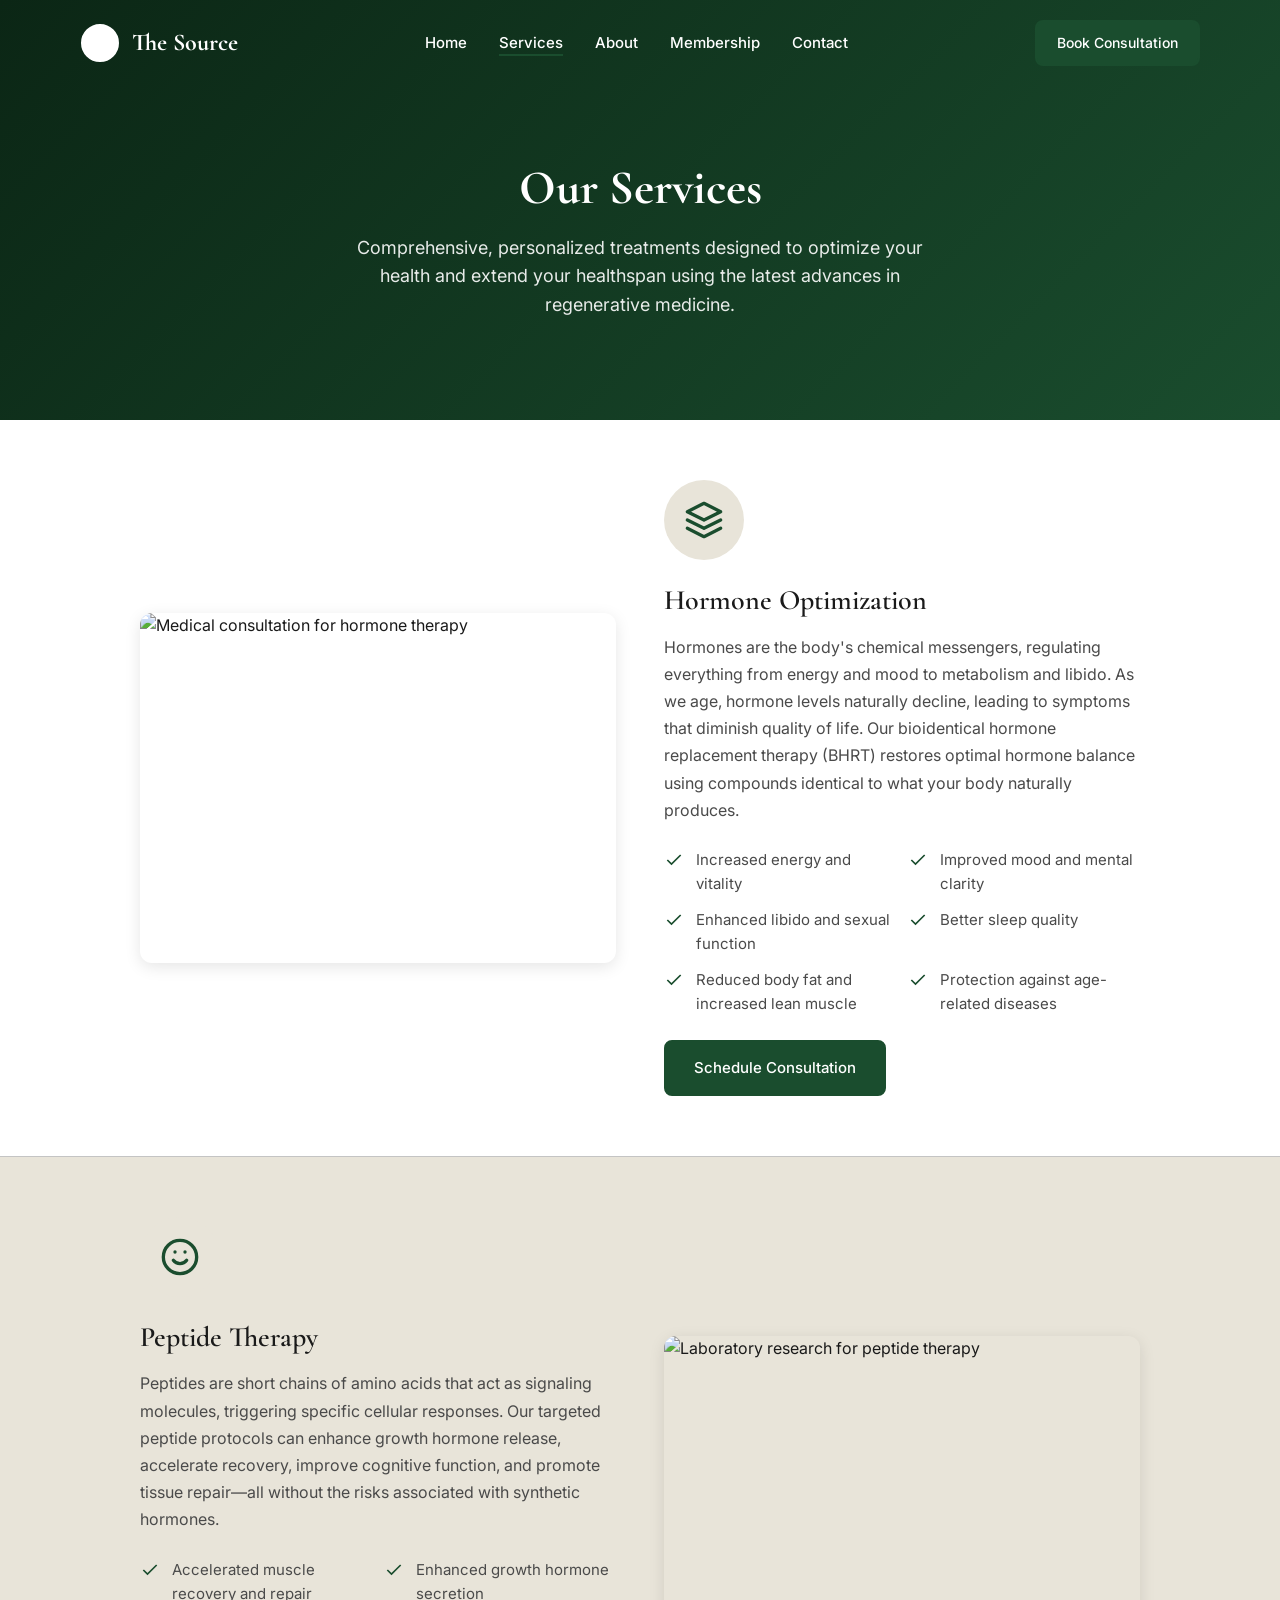
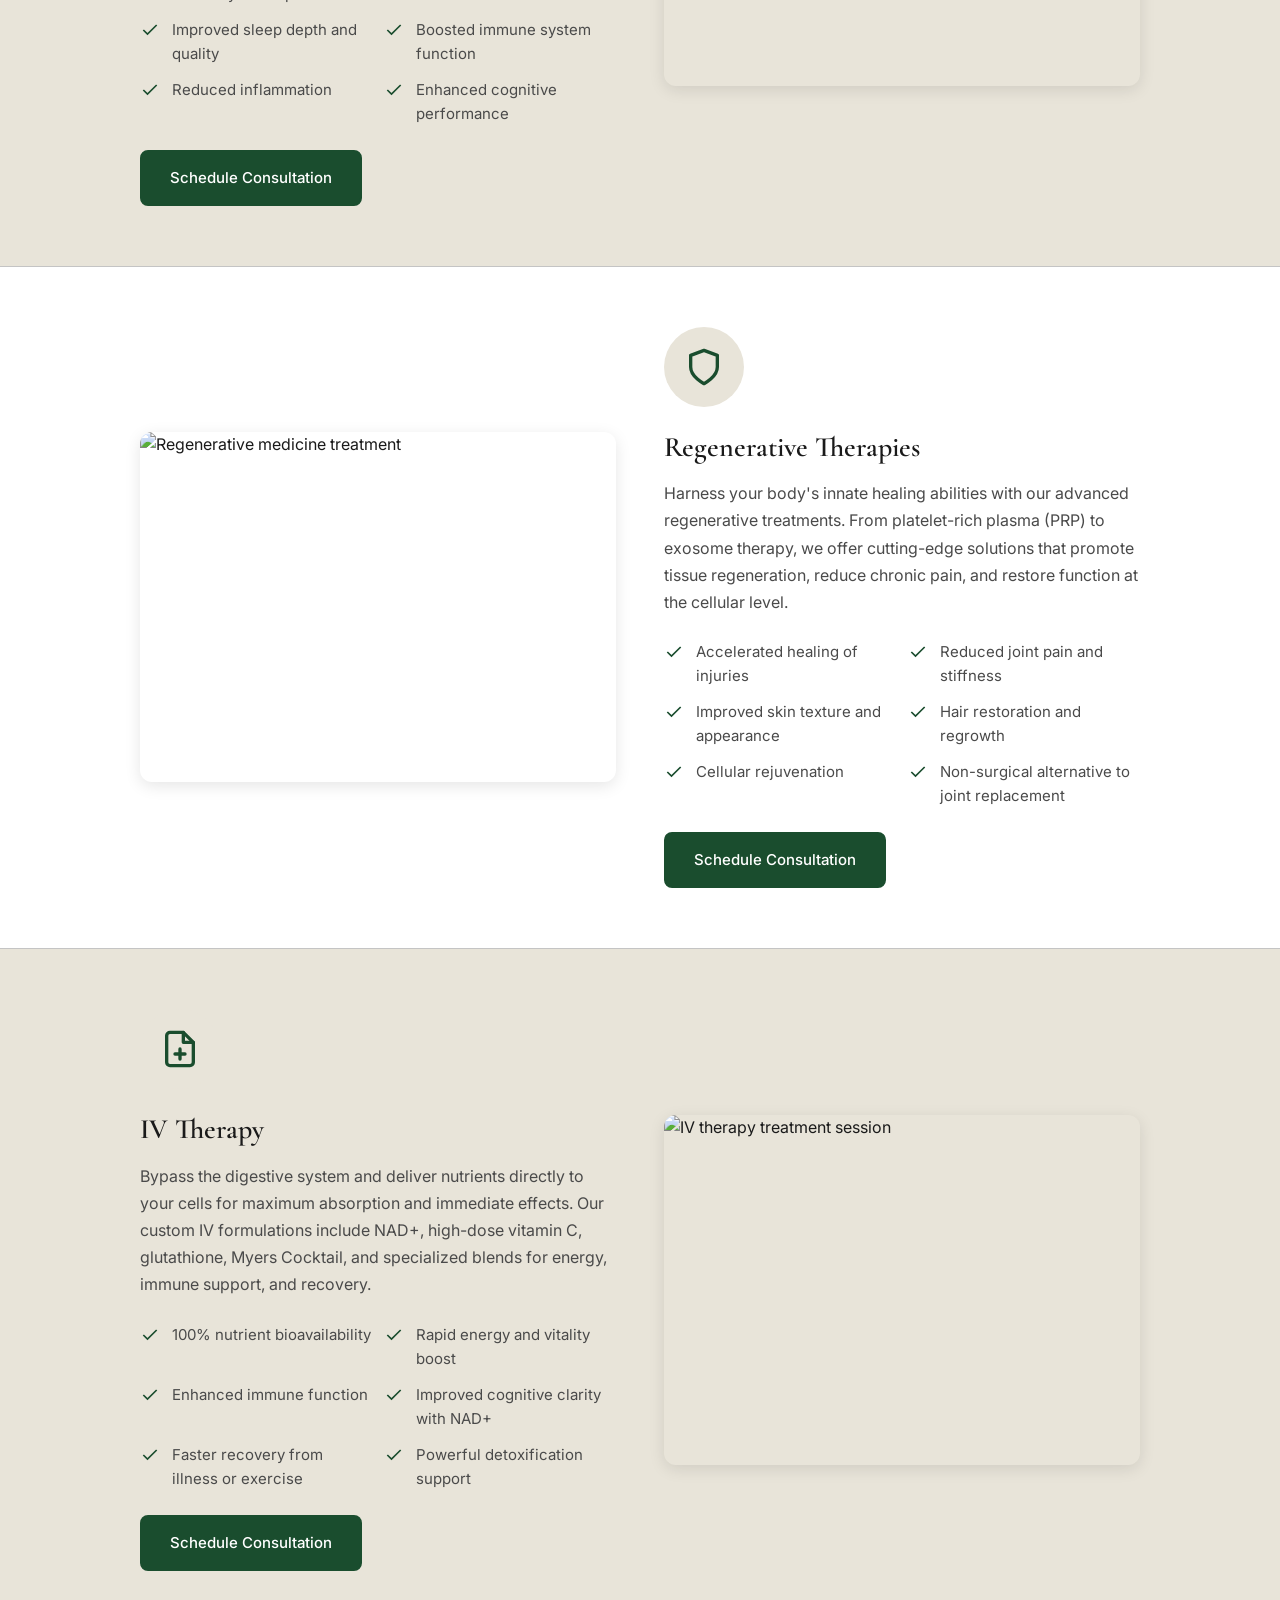
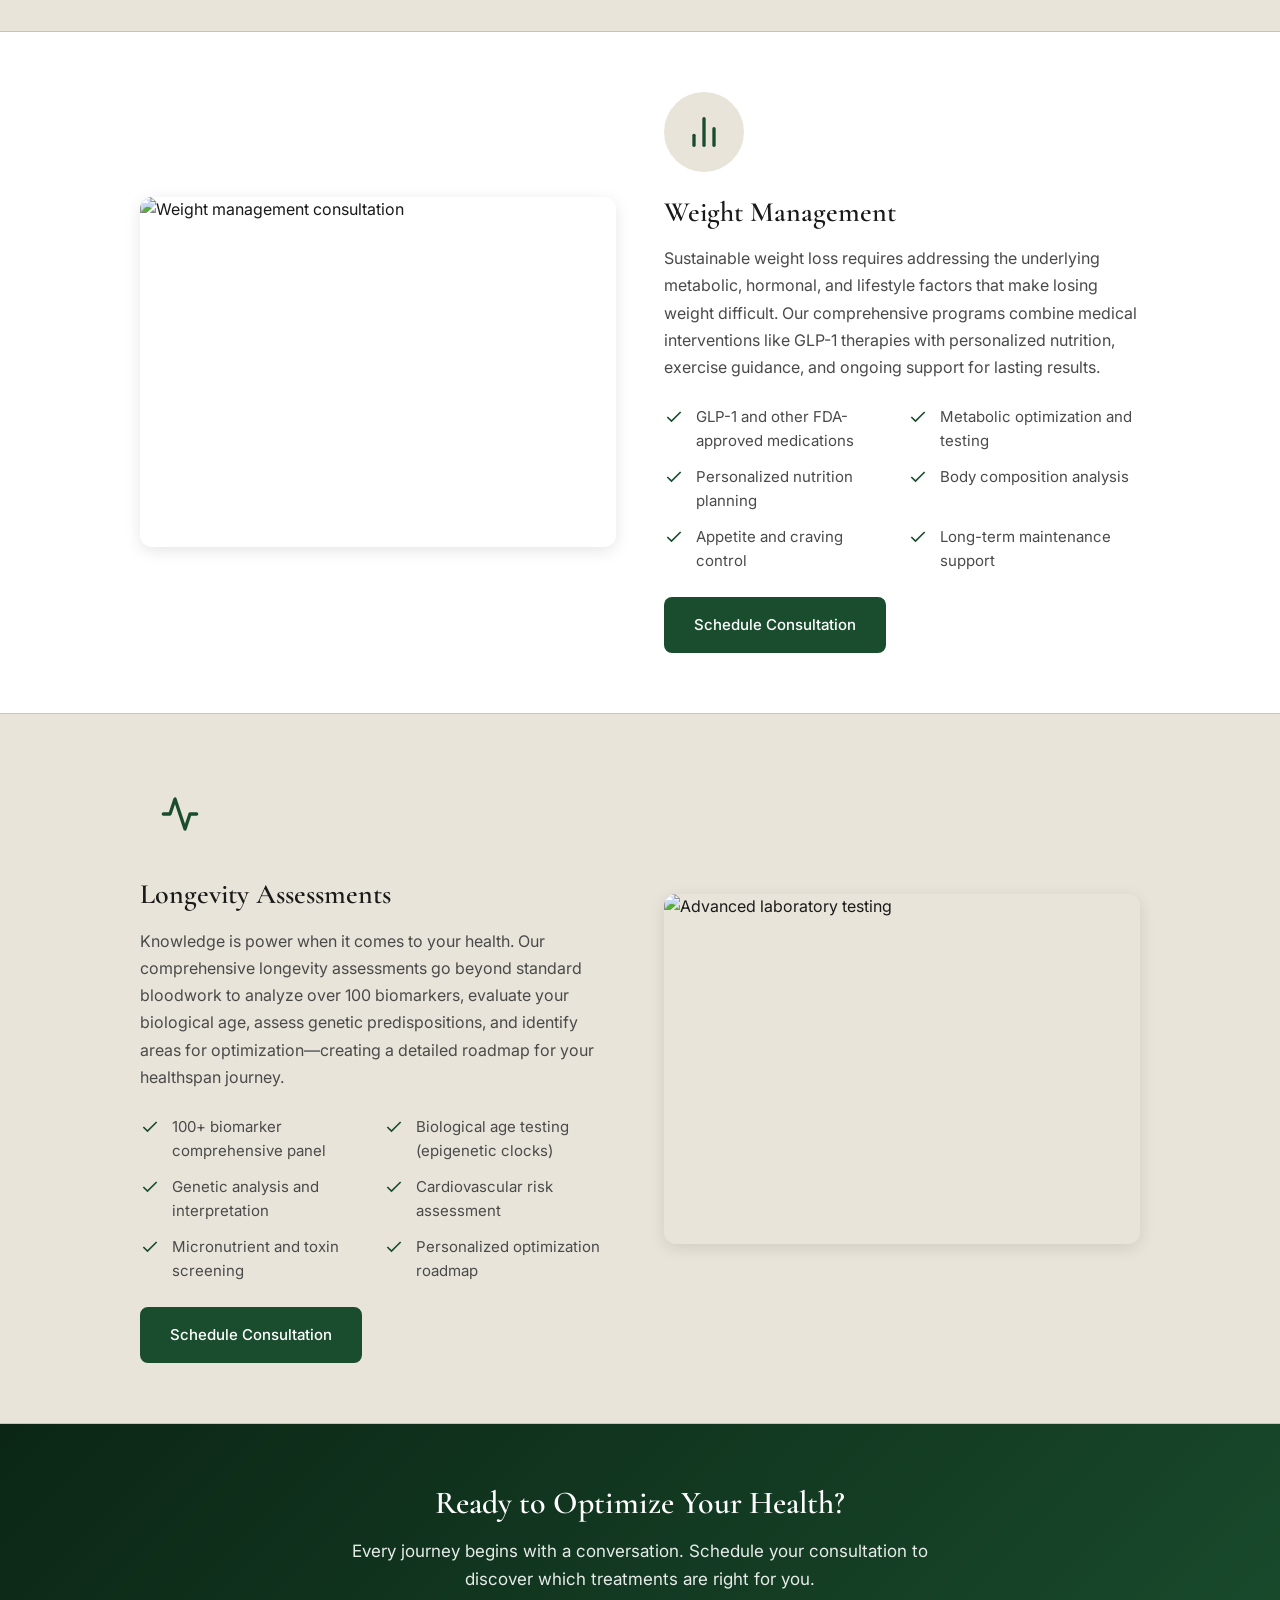
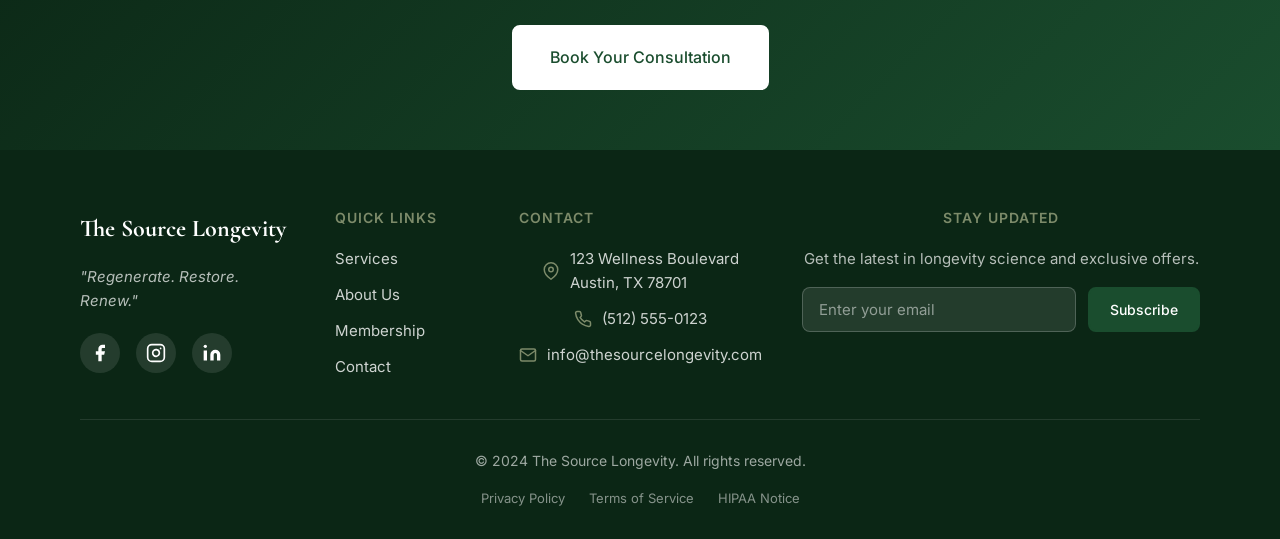
==== services.html @ cedfba04 "feat: Build complete The Source Longevity static website Create a modern, responsive static website " ====
<!DOCTYPE html>
<html lang="en">
<head>
  <meta charset="UTF-8">
  <meta name="viewport" content="width=device-width, initial-scale=1.0">
  <meta name="description" content="Explore The Source Longevity's comprehensive services including hormone optimization, peptide therapy, regenerative treatments, IV therapy, and weight management.">
  <meta name="keywords" content="hormone therapy, peptide therapy, IV therapy, regenerative medicine, weight loss, longevity treatments">
  <title>Services | The Source Longevity</title>

  <!-- Favicon -->
  <link rel="icon" type="image/svg+xml" href="data:image/svg+xml,<svg xmlns='http://www.w3.org/2000/svg' viewBox='0 0 100 100'><text y='.9em' font-size='90'>🌿</text></svg>">

  <!-- Stylesheet -->
  <link rel="stylesheet" href="css/styles.css">
</head>
<body>
  <!-- Header -->
  <header class="header" role="banner">
    <div class="header__inner">
      <a href="index.html" class="logo" aria-label="The Source Longevity - Home">
        <svg class="logo__icon" viewBox="0 0 40 40" fill="none" xmlns="http://www.w3.org/2000/svg">
          <circle cx="20" cy="20" r="18" stroke="currentColor" stroke-width="2"/>
          <path d="M20 8C20 8 12 16 12 22C12 26.4183 15.5817 30 20 30C24.4183 30 28 26.4183 28 22C28 16 20 8 20 8Z" fill="currentColor"/>
          <path d="M20 14V24M17 21L20 24L23 21" stroke="white" stroke-width="1.5" stroke-linecap="round" stroke-linejoin="round"/>
        </svg>
        <span>The Source</span>
      </a>

      <nav class="nav" role="navigation" aria-label="Main navigation">
        <ul class="nav__list">
          <li><a href="index.html" class="nav__link">Home</a></li>
          <li><a href="services.html" class="nav__link active">Services</a></li>
          <li><a href="about.html" class="nav__link">About</a></li>
          <li><a href="membership.html" class="nav__link">Membership</a></li>
          <li><a href="contact.html" class="nav__link">Contact</a></li>
        </ul>
      </nav>

      <a href="contact.html" class="btn btn--primary btn--small header__cta">Book Consultation</a>

      <button class="menu-toggle" aria-label="Toggle menu" aria-expanded="false">
        <span class="menu-toggle__bar"></span>
        <span class="menu-toggle__bar"></span>
        <span class="menu-toggle__bar"></span>
      </button>
    </div>
  </header>

  <!-- Mobile Navigation -->
  <div class="mobile-nav-overlay" aria-hidden="true"></div>
  <nav class="mobile-nav" role="navigation" aria-label="Mobile navigation">
    <ul class="mobile-nav__list">
      <li><a href="index.html" class="mobile-nav__link">Home</a></li>
      <li><a href="services.html" class="mobile-nav__link">Services</a></li>
      <li><a href="about.html" class="mobile-nav__link">About</a></li>
      <li><a href="membership.html" class="mobile-nav__link">Membership</a></li>
      <li><a href="contact.html" class="mobile-nav__link">Contact</a></li>
    </ul>
    <div class="mobile-nav__cta">
      <a href="contact.html" class="btn btn--white btn--block">Book Consultation</a>
    </div>
  </nav>

  <main>
    <!-- Page Hero -->
    <section class="page-hero">
      <div class="container">
        <h1 class="page-hero__title">Our Services</h1>
        <p class="page-hero__subtitle">Comprehensive, personalized treatments designed to optimize your health and extend your healthspan using the latest advances in regenerative medicine.</p>
      </div>
    </section>

    <!-- Hormone Optimization -->
    <section class="service-detail" id="hormones">
      <div class="service-detail__inner">
        <div class="service-detail__content animate-fade-in">
          <div class="service-detail__icon">
            <svg viewBox="0 0 24 24" fill="none" stroke="currentColor" stroke-width="2" stroke-linecap="round" stroke-linejoin="round">
              <path d="M12 2L2 7l10 5 10-5-10-5z"/>
              <path d="M2 17l10 5 10-5"/>
              <path d="M2 12l10 5 10-5"/>
            </svg>
          </div>
          <h2 class="service-detail__title">Hormone Optimization</h2>
          <p class="service-detail__description">Hormones are the body's chemical messengers, regulating everything from energy and mood to metabolism and libido. As we age, hormone levels naturally decline, leading to symptoms that diminish quality of life. Our bioidentical hormone replacement therapy (BHRT) restores optimal hormone balance using compounds identical to what your body naturally produces.</p>

          <div class="service-detail__benefits">
            <div class="service-detail__benefit">
              <svg viewBox="0 0 24 24" fill="none" stroke="currentColor" stroke-width="2">
                <polyline points="20 6 9 17 4 12"/>
              </svg>
              <span>Increased energy and vitality</span>
            </div>
            <div class="service-detail__benefit">
              <svg viewBox="0 0 24 24" fill="none" stroke="currentColor" stroke-width="2">
                <polyline points="20 6 9 17 4 12"/>
              </svg>
              <span>Improved mood and mental clarity</span>
            </div>
            <div class="service-detail__benefit">
              <svg viewBox="0 0 24 24" fill="none" stroke="currentColor" stroke-width="2">
                <polyline points="20 6 9 17 4 12"/>
              </svg>
              <span>Enhanced libido and sexual function</span>
            </div>
            <div class="service-detail__benefit">
              <svg viewBox="0 0 24 24" fill="none" stroke="currentColor" stroke-width="2">
                <polyline points="20 6 9 17 4 12"/>
              </svg>
              <span>Better sleep quality</span>
            </div>
            <div class="service-detail__benefit">
              <svg viewBox="0 0 24 24" fill="none" stroke="currentColor" stroke-width="2">
                <polyline points="20 6 9 17 4 12"/>
              </svg>
              <span>Reduced body fat and increased lean muscle</span>
            </div>
            <div class="service-detail__benefit">
              <svg viewBox="0 0 24 24" fill="none" stroke="currentColor" stroke-width="2">
                <polyline points="20 6 9 17 4 12"/>
              </svg>
              <span>Protection against age-related diseases</span>
            </div>
          </div>

          <a href="contact.html" class="btn btn--primary">Schedule Consultation</a>
        </div>
        <div class="service-detail__image animate-fade-in animate-delay-1">
          <img
            src="https://images.unsplash.com/photo-1576091160399-112ba8d25d1d?w=600&h=400&fit=crop"
            alt="Medical consultation for hormone therapy"
          >
        </div>
      </div>
    </section>

    <!-- Peptide Therapy -->
    <section class="service-detail section--light" id="peptides">
      <div class="service-detail__inner">
        <div class="service-detail__content animate-fade-in">
          <div class="service-detail__icon">
            <svg viewBox="0 0 24 24" fill="none" stroke="currentColor" stroke-width="2" stroke-linecap="round" stroke-linejoin="round">
              <circle cx="12" cy="12" r="10"/>
              <path d="M8 14s1.5 2 4 2 4-2 4-2"/>
              <line x1="9" y1="9" x2="9.01" y2="9"/>
              <line x1="15" y1="9" x2="15.01" y2="9"/>
            </svg>
          </div>
          <h2 class="service-detail__title">Peptide Therapy</h2>
          <p class="service-detail__description">Peptides are short chains of amino acids that act as signaling molecules, triggering specific cellular responses. Our targeted peptide protocols can enhance growth hormone release, accelerate recovery, improve cognitive function, and promote tissue repair—all without the risks associated with synthetic hormones.</p>

          <div class="service-detail__benefits">
            <div class="service-detail__benefit">
              <svg viewBox="0 0 24 24" fill="none" stroke="currentColor" stroke-width="2">
                <polyline points="20 6 9 17 4 12"/>
              </svg>
              <span>Accelerated muscle recovery and repair</span>
            </div>
            <div class="service-detail__benefit">
              <svg viewBox="0 0 24 24" fill="none" stroke="currentColor" stroke-width="2">
                <polyline points="20 6 9 17 4 12"/>
              </svg>
              <span>Enhanced growth hormone secretion</span>
            </div>
            <div class="service-detail__benefit">
              <svg viewBox="0 0 24 24" fill="none" stroke="currentColor" stroke-width="2">
                <polyline points="20 6 9 17 4 12"/>
              </svg>
              <span>Improved sleep depth and quality</span>
            </div>
            <div class="service-detail__benefit">
              <svg viewBox="0 0 24 24" fill="none" stroke="currentColor" stroke-width="2">
                <polyline points="20 6 9 17 4 12"/>
              </svg>
              <span>Boosted immune system function</span>
            </div>
            <div class="service-detail__benefit">
              <svg viewBox="0 0 24 24" fill="none" stroke="currentColor" stroke-width="2">
                <polyline points="20 6 9 17 4 12"/>
              </svg>
              <span>Reduced inflammation</span>
            </div>
            <div class="service-detail__benefit">
              <svg viewBox="0 0 24 24" fill="none" stroke="currentColor" stroke-width="2">
                <polyline points="20 6 9 17 4 12"/>
              </svg>
              <span>Enhanced cognitive performance</span>
            </div>
          </div>

          <a href="contact.html" class="btn btn--primary">Schedule Consultation</a>
        </div>
        <div class="service-detail__image animate-fade-in animate-delay-1">
          <img
            src="https://images.unsplash.com/photo-1579684385127-1ef15d508118?w=600&h=400&fit=crop"
            alt="Laboratory research for peptide therapy"
          >
        </div>
      </div>
    </section>

    <!-- Regenerative Therapies -->
    <section class="service-detail" id="regenerative">
      <div class="service-detail__inner">
        <div class="service-detail__content animate-fade-in">
          <div class="service-detail__icon">
            <svg viewBox="0 0 24 24" fill="none" stroke="currentColor" stroke-width="2" stroke-linecap="round" stroke-linejoin="round">
              <path d="M12 22s8-4 8-10V5l-8-3-8 3v7c0 6 8 10 8 10z"/>
            </svg>
          </div>
          <h2 class="service-detail__title">Regenerative Therapies</h2>
          <p class="service-detail__description">Harness your body's innate healing abilities with our advanced regenerative treatments. From platelet-rich plasma (PRP) to exosome therapy, we offer cutting-edge solutions that promote tissue regeneration, reduce chronic pain, and restore function at the cellular level.</p>

          <div class="service-detail__benefits">
            <div class="service-detail__benefit">
              <svg viewBox="0 0 24 24" fill="none" stroke="currentColor" stroke-width="2">
                <polyline points="20 6 9 17 4 12"/>
              </svg>
              <span>Accelerated healing of injuries</span>
            </div>
            <div class="service-detail__benefit">
              <svg viewBox="0 0 24 24" fill="none" stroke="currentColor" stroke-width="2">
                <polyline points="20 6 9 17 4 12"/>
              </svg>
              <span>Reduced joint pain and stiffness</span>
            </div>
            <div class="service-detail__benefit">
              <svg viewBox="0 0 24 24" fill="none" stroke="currentColor" stroke-width="2">
                <polyline points="20 6 9 17 4 12"/>
              </svg>
              <span>Improved skin texture and appearance</span>
            </div>
            <div class="service-detail__benefit">
              <svg viewBox="0 0 24 24" fill="none" stroke="currentColor" stroke-width="2">
                <polyline points="20 6 9 17 4 12"/>
              </svg>
              <span>Hair restoration and regrowth</span>
            </div>
            <div class="service-detail__benefit">
              <svg viewBox="0 0 24 24" fill="none" stroke="currentColor" stroke-width="2">
                <polyline points="20 6 9 17 4 12"/>
              </svg>
              <span>Cellular rejuvenation</span>
            </div>
            <div class="service-detail__benefit">
              <svg viewBox="0 0 24 24" fill="none" stroke="currentColor" stroke-width="2">
                <polyline points="20 6 9 17 4 12"/>
              </svg>
              <span>Non-surgical alternative to joint replacement</span>
            </div>
          </div>

          <a href="contact.html" class="btn btn--primary">Schedule Consultation</a>
        </div>
        <div class="service-detail__image animate-fade-in animate-delay-1">
          <img
            src="https://images.unsplash.com/photo-1582719471384-894fbb16e074?w=600&h=400&fit=crop"
            alt="Regenerative medicine treatment"
          >
        </div>
      </div>
    </section>

    <!-- IV Therapy -->
    <section class="service-detail section--light" id="iv">
      <div class="service-detail__inner">
        <div class="service-detail__content animate-fade-in">
          <div class="service-detail__icon">
            <svg viewBox="0 0 24 24" fill="none" stroke="currentColor" stroke-width="2" stroke-linecap="round" stroke-linejoin="round">
              <path d="M14 2H6a2 2 0 0 0-2 2v16a2 2 0 0 0 2 2h12a2 2 0 0 0 2-2V8z"/>
              <polyline points="14 2 14 8 20 8"/>
              <line x1="12" y1="18" x2="12" y2="12"/>
              <line x1="9" y1="15" x2="15" y2="15"/>
            </svg>
          </div>
          <h2 class="service-detail__title">IV Therapy</h2>
          <p class="service-detail__description">Bypass the digestive system and deliver nutrients directly to your cells for maximum absorption and immediate effects. Our custom IV formulations include NAD+, high-dose vitamin C, glutathione, Myers Cocktail, and specialized blends for energy, immune support, and recovery.</p>

          <div class="service-detail__benefits">
            <div class="service-detail__benefit">
              <svg viewBox="0 0 24 24" fill="none" stroke="currentColor" stroke-width="2">
                <polyline points="20 6 9 17 4 12"/>
              </svg>
              <span>100% nutrient bioavailability</span>
            </div>
            <div class="service-detail__benefit">
              <svg viewBox="0 0 24 24" fill="none" stroke="currentColor" stroke-width="2">
                <polyline points="20 6 9 17 4 12"/>
              </svg>
              <span>Rapid energy and vitality boost</span>
            </div>
            <div class="service-detail__benefit">
              <svg viewBox="0 0 24 24" fill="none" stroke="currentColor" stroke-width="2">
                <polyline points="20 6 9 17 4 12"/>
              </svg>
              <span>Enhanced immune function</span>
            </div>
            <div class="service-detail__benefit">
              <svg viewBox="0 0 24 24" fill="none" stroke="currentColor" stroke-width="2">
                <polyline points="20 6 9 17 4 12"/>
              </svg>
              <span>Improved cognitive clarity with NAD+</span>
            </div>
            <div class="service-detail__benefit">
              <svg viewBox="0 0 24 24" fill="none" stroke="currentColor" stroke-width="2">
                <polyline points="20 6 9 17 4 12"/>
              </svg>
              <span>Faster recovery from illness or exercise</span>
            </div>
            <div class="service-detail__benefit">
              <svg viewBox="0 0 24 24" fill="none" stroke="currentColor" stroke-width="2">
                <polyline points="20 6 9 17 4 12"/>
              </svg>
              <span>Powerful detoxification support</span>
            </div>
          </div>

          <a href="contact.html" class="btn btn--primary">Schedule Consultation</a>
        </div>
        <div class="service-detail__image animate-fade-in animate-delay-1">
          <img
            src="https://images.unsplash.com/photo-1584820927498-cfe5211fd8bf?w=600&h=400&fit=crop"
            alt="IV therapy treatment session"
          >
        </div>
      </div>
    </section>

    <!-- Weight Management -->
    <section class="service-detail" id="weight">
      <div class="service-detail__inner">
        <div class="service-detail__content animate-fade-in">
          <div class="service-detail__icon">
            <svg viewBox="0 0 24 24" fill="none" stroke="currentColor" stroke-width="2" stroke-linecap="round" stroke-linejoin="round">
              <path d="M18 20V10"/>
              <path d="M12 20V4"/>
              <path d="M6 20v-6"/>
            </svg>
          </div>
          <h2 class="service-detail__title">Weight Management</h2>
          <p class="service-detail__description">Sustainable weight loss requires addressing the underlying metabolic, hormonal, and lifestyle factors that make losing weight difficult. Our comprehensive programs combine medical interventions like GLP-1 therapies with personalized nutrition, exercise guidance, and ongoing support for lasting results.</p>

          <div class="service-detail__benefits">
            <div class="service-detail__benefit">
              <svg viewBox="0 0 24 24" fill="none" stroke="currentColor" stroke-width="2">
                <polyline points="20 6 9 17 4 12"/>
              </svg>
              <span>GLP-1 and other FDA-approved medications</span>
            </div>
            <div class="service-detail__benefit">
              <svg viewBox="0 0 24 24" fill="none" stroke="currentColor" stroke-width="2">
                <polyline points="20 6 9 17 4 12"/>
              </svg>
              <span>Metabolic optimization and testing</span>
            </div>
            <div class="service-detail__benefit">
              <svg viewBox="0 0 24 24" fill="none" stroke="currentColor" stroke-width="2">
                <polyline points="20 6 9 17 4 12"/>
              </svg>
              <span>Personalized nutrition planning</span>
            </div>
            <div class="service-detail__benefit">
              <svg viewBox="0 0 24 24" fill="none" stroke="currentColor" stroke-width="2">
                <polyline points="20 6 9 17 4 12"/>
              </svg>
              <span>Body composition analysis</span>
            </div>
            <div class="service-detail__benefit">
              <svg viewBox="0 0 24 24" fill="none" stroke="currentColor" stroke-width="2">
                <polyline points="20 6 9 17 4 12"/>
              </svg>
              <span>Appetite and craving control</span>
            </div>
            <div class="service-detail__benefit">
              <svg viewBox="0 0 24 24" fill="none" stroke="currentColor" stroke-width="2">
                <polyline points="20 6 9 17 4 12"/>
              </svg>
              <span>Long-term maintenance support</span>
            </div>
          </div>

          <a href="contact.html" class="btn btn--primary">Schedule Consultation</a>
        </div>
        <div class="service-detail__image animate-fade-in animate-delay-1">
          <img
            src="https://images.unsplash.com/photo-1571019613454-1cb2f99b2d8b?w=600&h=400&fit=crop"
            alt="Weight management consultation"
          >
        </div>
      </div>
    </section>

    <!-- Longevity Assessments -->
    <section class="service-detail section--light" id="assessments">
      <div class="service-detail__inner">
        <div class="service-detail__content animate-fade-in">
          <div class="service-detail__icon">
            <svg viewBox="0 0 24 24" fill="none" stroke="currentColor" stroke-width="2" stroke-linecap="round" stroke-linejoin="round">
              <path d="M22 12h-4l-3 9L9 3l-3 9H2"/>
            </svg>
          </div>
          <h2 class="service-detail__title">Longevity Assessments</h2>
          <p class="service-detail__description">Knowledge is power when it comes to your health. Our comprehensive longevity assessments go beyond standard bloodwork to analyze over 100 biomarkers, evaluate your biological age, assess genetic predispositions, and identify areas for optimization—creating a detailed roadmap for your healthspan journey.</p>

          <div class="service-detail__benefits">
            <div class="service-detail__benefit">
              <svg viewBox="0 0 24 24" fill="none" stroke="currentColor" stroke-width="2">
                <polyline points="20 6 9 17 4 12"/>
              </svg>
              <span>100+ biomarker comprehensive panel</span>
            </div>
            <div class="service-detail__benefit">
              <svg viewBox="0 0 24 24" fill="none" stroke="currentColor" stroke-width="2">
                <polyline points="20 6 9 17 4 12"/>
              </svg>
              <span>Biological age testing (epigenetic clocks)</span>
            </div>
            <div class="service-detail__benefit">
              <svg viewBox="0 0 24 24" fill="none" stroke="currentColor" stroke-width="2">
                <polyline points="20 6 9 17 4 12"/>
              </svg>
              <span>Genetic analysis and interpretation</span>
            </div>
            <div class="service-detail__benefit">
              <svg viewBox="0 0 24 24" fill="none" stroke="currentColor" stroke-width="2">
                <polyline points="20 6 9 17 4 12"/>
              </svg>
              <span>Cardiovascular risk assessment</span>
            </div>
            <div class="service-detail__benefit">
              <svg viewBox="0 0 24 24" fill="none" stroke="currentColor" stroke-width="2">
                <polyline points="20 6 9 17 4 12"/>
              </svg>
              <span>Micronutrient and toxin screening</span>
            </div>
            <div class="service-detail__benefit">
              <svg viewBox="0 0 24 24" fill="none" stroke="currentColor" stroke-width="2">
                <polyline points="20 6 9 17 4 12"/>
              </svg>
              <span>Personalized optimization roadmap</span>
            </div>
          </div>

          <a href="contact.html" class="btn btn--primary">Schedule Consultation</a>
        </div>
        <div class="service-detail__image animate-fade-in animate-delay-1">
          <img
            src="https://images.unsplash.com/photo-1576671081837-49000212a370?w=600&h=400&fit=crop"
            alt="Advanced laboratory testing"
          >
        </div>
      </div>
    </section>

    <!-- CTA Banner -->
    <section class="cta-banner">
      <div class="container">
        <h2 class="cta-banner__title">Ready to Optimize Your Health?</h2>
        <p class="cta-banner__text">Every journey begins with a conversation. Schedule your consultation to discover which treatments are right for you.</p>
        <a href="contact.html" class="btn btn--white btn--large">Book Your Consultation</a>
      </div>
    </section>
  </main>

  <!-- Footer -->
  <footer class="footer" role="contentinfo">
    <div class="container">
      <div class="footer__grid">
        <!-- Brand -->
        <div class="footer__brand">
          <div class="footer__logo">The Source Longevity</div>
          <p class="footer__tagline">"Regenerate. Restore. Renew."</p>
          <div class="footer__social">
            <a href="#" class="footer__social-link" aria-label="Facebook">
              <svg viewBox="0 0 24 24" fill="currentColor">
                <path d="M18 2h-3a5 5 0 0 0-5 5v3H7v4h3v8h4v-8h3l1-4h-4V7a1 1 0 0 1 1-1h3z"/>
              </svg>
            </a>
            <a href="#" class="footer__social-link" aria-label="Instagram">
              <svg viewBox="0 0 24 24" fill="none" stroke="currentColor" stroke-width="2" stroke-linecap="round" stroke-linejoin="round">
                <rect x="2" y="2" width="20" height="20" rx="5" ry="5"/>
                <path d="M16 11.37A4 4 0 1 1 12.63 8 4 4 0 0 1 16 11.37z"/>
                <line x1="17.5" y1="6.5" x2="17.51" y2="6.5"/>
              </svg>
            </a>
            <a href="#" class="footer__social-link" aria-label="LinkedIn">
              <svg viewBox="0 0 24 24" fill="currentColor">
                <path d="M16 8a6 6 0 0 1 6 6v7h-4v-7a2 2 0 0 0-2-2 2 2 0 0 0-2 2v7h-4v-7a6 6 0 0 1 6-6z"/>
                <rect x="2" y="9" width="4" height="12"/>
                <circle cx="4" cy="4" r="2"/>
              </svg>
            </a>
          </div>
        </div>

        <!-- Quick Links -->
        <div class="footer__section">
          <h4 class="footer__heading">Quick Links</h4>
          <nav class="footer__links">
            <a href="services.html" class="footer__link">Services</a>
            <a href="about.html" class="footer__link">About Us</a>
            <a href="membership.html" class="footer__link">Membership</a>
            <a href="contact.html" class="footer__link">Contact</a>
          </nav>
        </div>

        <!-- Contact -->
        <div class="footer__section">
          <h4 class="footer__heading">Contact</h4>
          <div class="footer__contact-item">
            <svg viewBox="0 0 24 24" fill="none" stroke="currentColor" stroke-width="2" stroke-linecap="round" stroke-linejoin="round">
              <path d="M21 10c0 7-9 13-9 13s-9-6-9-13a9 9 0 0 1 18 0z"/>
              <circle cx="12" cy="10" r="3"/>
            </svg>
            <span>123 Wellness Boulevard<br>Austin, TX 78701</span>
          </div>
          <div class="footer__contact-item">
            <svg viewBox="0 0 24 24" fill="none" stroke="currentColor" stroke-width="2" stroke-linecap="round" stroke-linejoin="round">
              <path d="M22 16.92v3a2 2 0 0 1-2.18 2 19.79 19.79 0 0 1-8.63-3.07 19.5 19.5 0 0 1-6-6 19.79 19.79 0 0 1-3.07-8.67A2 2 0 0 1 4.11 2h3a2 2 0 0 1 2 1.72 12.84 12.84 0 0 0 .7 2.81 2 2 0 0 1-.45 2.11L8.09 9.91a16 16 0 0 0 6 6l1.27-1.27a2 2 0 0 1 2.11-.45 12.84 12.84 0 0 0 2.81.7A2 2 0 0 1 22 16.92z"/>
            </svg>
            <span>(512) 555-0123</span>
          </div>
          <div class="footer__contact-item">
            <svg viewBox="0 0 24 24" fill="none" stroke="currentColor" stroke-width="2" stroke-linecap="round" stroke-linejoin="round">
              <path d="M4 4h16c1.1 0 2 .9 2 2v12c0 1.1-.9 2-2 2H4c-1.1 0-2-.9-2-2V6c0-1.1.9-2 2-2z"/>
              <polyline points="22,6 12,13 2,6"/>
            </svg>
            <span>info@thesourcelongevity.com</span>
          </div>
        </div>

        <!-- Newsletter -->
        <div class="footer__newsletter">
          <h4 class="footer__heading">Stay Updated</h4>
          <p style="color: rgba(255,255,255,0.7); font-size: 0.9375rem; margin-bottom: 16px;">Get the latest in longevity science and exclusive offers.</p>
          <form class="newsletter-form" action="#">
            <input type="email" class="newsletter-form__input" placeholder="Enter your email" aria-label="Email for newsletter">
            <button type="submit" class="btn btn--primary btn--small">Subscribe</button>
          </form>
        </div>
      </div>

      <div class="footer__bottom">
        <p class="footer__copyright">&copy; 2024 The Source Longevity. All rights reserved.</p>
        <div class="footer__legal">
          <a href="#" class="footer__legal-link">Privacy Policy</a>
          <a href="#" class="footer__legal-link">Terms of Service</a>
          <a href="#" class="footer__legal-link">HIPAA Notice</a>
        </div>
      </div>
    </div>
  </footer>

  <!-- JavaScript -->
  <script src="js/main.js"></script>
</body>
</html>
---- css/styles.css ----
/* ========================================
   The Source Longevity - Main Stylesheet
   ======================================== */

/* ----------------------------------------
   Google Fonts Import
   ---------------------------------------- */
@import url('https://fonts.googleapis.com/css2?family=Cormorant+Garamond:wght@400;500;600;700&family=Inter:wght@300;400;500;600&display=swap');

/* ----------------------------------------
   CSS Custom Properties (Variables)
   ---------------------------------------- */
:root {
  /* Primary Colors */
  --source-deep: #0B2615;
  --vitality-green: #1A4D2E;

  /* Secondary Colors */
  --renewal: #2D6B45;
  --sage-calm: #7D8B6A;
  --pure-light: #E8E4D9;

  /* Neutrals */
  --carbon: #1A1A1A;
  --slate: #4A4A4A;
  --clinical-silver: #C4C4C4;

  /* Functional */
  --white: #FFFFFF;
  --off-white: #FAFAFA;

  /* Typography */
  --font-heading: 'Cormorant Garamond', Georgia, serif;
  --font-body: 'Inter', -apple-system, BlinkMacSystemFont, sans-serif;

  /* Spacing */
  --section-padding-mobile: 60px 20px;
  --section-padding-tablet: 80px 40px;
  --section-padding-desktop: 100px 60px;

  /* Transitions */
  --transition-fast: 0.2s ease;
  --transition-normal: 0.3s ease;
  --transition-slow: 0.5s ease;

  /* Shadows */
  --shadow-sm: 0 2px 8px rgba(0, 0, 0, 0.08);
  --shadow-md: 0 4px 16px rgba(0, 0, 0, 0.1);
  --shadow-lg: 0 8px 32px rgba(0, 0, 0, 0.12);

  /* Border Radius */
  --radius-sm: 4px;
  --radius-md: 8px;
  --radius-lg: 12px;
  --radius-xl: 20px;
}

/* ----------------------------------------
   CSS Reset & Base Styles
   ---------------------------------------- */
*,
*::before,
*::after {
  box-sizing: border-box;
  margin: 0;
  padding: 0;
}

html {
  scroll-behavior: smooth;
  font-size: 16px;
}

body {
  font-family: var(--font-body);
  font-weight: 400;
  line-height: 1.6;
  color: var(--carbon);
  background-color: var(--white);
  -webkit-font-smoothing: antialiased;
  -moz-osx-font-smoothing: grayscale;
}

img {
  max-width: 100%;
  height: auto;
  display: block;
}

a {
  color: var(--vitality-green);
  text-decoration: none;
  transition: color var(--transition-fast);
}

a:hover {
  color: var(--renewal);
}

a:focus {
  outline: 2px solid var(--vitality-green);
  outline-offset: 2px;
}

ul, ol {
  list-style: none;
}

button {
  font-family: inherit;
  cursor: pointer;
  border: none;
  background: none;
}

button:focus {
  outline: 2px solid var(--vitality-green);
  outline-offset: 2px;
}

input, textarea, select {
  font-family: inherit;
  font-size: inherit;
}

/* ----------------------------------------
   Typography
   ---------------------------------------- */
h1, h2, h3, h4, h5, h6 {
  font-family: var(--font-heading);
  font-weight: 600;
  line-height: 1.2;
  color: var(--carbon);
}

h1 {
  font-size: 2.5rem;
  font-weight: 700;
}

h2 {
  font-size: 2rem;
}

h3 {
  font-size: 1.5rem;
}

h4 {
  font-size: 1.25rem;
}

h5 {
  font-size: 1.125rem;
}

h6 {
  font-size: 1rem;
}

p {
  margin-bottom: 1rem;
  color: var(--slate);
}

.text-large {
  font-size: 1.125rem;
  line-height: 1.7;
}

.text-small {
  font-size: 0.875rem;
}

.text-center {
  text-align: center;
}

.text-white {
  color: var(--white);
}

/* ----------------------------------------
   Layout & Container
   ---------------------------------------- */
.container {
  width: 100%;
  max-width: 1200px;
  margin: 0 auto;
  padding: 0 20px;
}

.section {
  padding: var(--section-padding-mobile);
}

.section--light {
  background-color: var(--pure-light);
}

.section--dark {
  background-color: var(--source-deep);
  color: var(--white);
}

.section--dark h2,
.section--dark h3,
.section--dark h4 {
  color: var(--white);
}

.section--dark p {
  color: rgba(255, 255, 255, 0.85);
}

/* ----------------------------------------
   Header & Navigation
   ---------------------------------------- */
.header {
  position: fixed;
  top: 0;
  left: 0;
  right: 0;
  z-index: 1000;
  background-color: transparent;
  transition: background-color var(--transition-normal), box-shadow var(--transition-normal);
}

.header.scrolled {
  background-color: var(--white);
  box-shadow: var(--shadow-sm);
}

.header__inner {
  display: flex;
  align-items: center;
  justify-content: space-between;
  padding: 16px 20px;
  max-width: 1200px;
  margin: 0 auto;
}

.logo {
  display: flex;
  align-items: center;
  gap: 12px;
  font-family: var(--font-heading);
  font-size: 1.5rem;
  font-weight: 700;
  color: var(--white);
  transition: color var(--transition-normal);
}

.header.scrolled .logo {
  color: var(--source-deep);
}

.logo__icon {
  width: 40px;
  height: 40px;
  fill: currentColor;
}

.nav {
  display: none;
}

.nav__list {
  display: flex;
  align-items: center;
  gap: 32px;
}

.nav__link {
  font-size: 0.9375rem;
  font-weight: 500;
  color: var(--white);
  transition: color var(--transition-fast);
  position: relative;
}

.header.scrolled .nav__link {
  color: var(--carbon);
}

.nav__link::after {
  content: '';
  position: absolute;
  bottom: -4px;
  left: 0;
  width: 0;
  height: 2px;
  background-color: var(--vitality-green);
  transition: width var(--transition-fast);
}

.nav__link:hover::after,
.nav__link.active::after {
  width: 100%;
}

.nav__link:hover {
  color: var(--pure-light);
}

.header.scrolled .nav__link:hover {
  color: var(--vitality-green);
}

.header__cta {
  display: none;
}

/* Mobile Menu Toggle */
.menu-toggle {
  display: flex;
  flex-direction: column;
  justify-content: center;
  gap: 5px;
  width: 32px;
  height: 32px;
  padding: 4px;
}

.menu-toggle__bar {
  width: 100%;
  height: 2px;
  background-color: var(--white);
  transition: transform var(--transition-fast), opacity var(--transition-fast);
}

.header.scrolled .menu-toggle__bar {
  background-color: var(--carbon);
}

.menu-toggle.active .menu-toggle__bar:nth-child(1) {
  transform: translateY(7px) rotate(45deg);
}

.menu-toggle.active .menu-toggle__bar:nth-child(2) {
  opacity: 0;
}

.menu-toggle.active .menu-toggle__bar:nth-child(3) {
  transform: translateY(-7px) rotate(-45deg);
}

/* Mobile Navigation Drawer */
.mobile-nav {
  position: fixed;
  top: 0;
  right: -100%;
  width: 100%;
  max-width: 320px;
  height: 100vh;
  background-color: var(--source-deep);
  padding: 80px 30px 40px;
  transition: right var(--transition-normal);
  z-index: 999;
  overflow-y: auto;
}

.mobile-nav.active {
  right: 0;
}

.mobile-nav__list {
  display: flex;
  flex-direction: column;
  gap: 24px;
}

.mobile-nav__link {
  font-family: var(--font-heading);
  font-size: 1.5rem;
  font-weight: 600;
  color: var(--white);
  transition: color var(--transition-fast);
}

.mobile-nav__link:hover {
  color: var(--sage-calm);
}

.mobile-nav__cta {
  margin-top: 40px;
}

.mobile-nav-overlay {
  position: fixed;
  top: 0;
  left: 0;
  width: 100%;
  height: 100%;
  background-color: rgba(0, 0, 0, 0.5);
  opacity: 0;
  visibility: hidden;
  transition: opacity var(--transition-normal), visibility var(--transition-normal);
  z-index: 998;
}

.mobile-nav-overlay.active {
  opacity: 1;
  visibility: visible;
}

/* ----------------------------------------
   Buttons
   ---------------------------------------- */
.btn {
  display: inline-flex;
  align-items: center;
  justify-content: center;
  gap: 8px;
  padding: 14px 28px;
  font-size: 0.9375rem;
  font-weight: 500;
  text-align: center;
  border-radius: var(--radius-md);
  transition: all var(--transition-normal);
  cursor: pointer;
}

.btn--primary {
  background-color: var(--vitality-green);
  color: var(--white);
  border: 2px solid var(--vitality-green);
}

.btn--primary:hover {
  background-color: var(--renewal);
  border-color: var(--renewal);
  color: var(--white);
  transform: translateY(-2px);
  box-shadow: var(--shadow-md);
}

.btn--secondary {
  background-color: transparent;
  color: var(--vitality-green);
  border: 2px solid var(--vitality-green);
}

.btn--secondary:hover {
  background-color: var(--vitality-green);
  color: var(--white);
}

.btn--white {
  background-color: var(--white);
  color: var(--vitality-green);
  border: 2px solid var(--white);
}

.btn--white:hover {
  background-color: transparent;
  color: var(--white);
}

.btn--outline-white {
  background-color: transparent;
  color: var(--white);
  border: 2px solid var(--white);
}

.btn--outline-white:hover {
  background-color: var(--white);
  color: var(--vitality-green);
}

.btn--large {
  padding: 18px 36px;
  font-size: 1rem;
}

.btn--small {
  padding: 10px 20px;
  font-size: 0.875rem;
}

.btn--block {
  width: 100%;
}

/* ----------------------------------------
   Hero Section
   ---------------------------------------- */
.hero {
  position: relative;
  min-height: 100vh;
  display: flex;
  align-items: center;
  justify-content: center;
  background-color: var(--source-deep);
  overflow: hidden;
}

.hero__background {
  position: absolute;
  top: 0;
  left: 0;
  width: 100%;
  height: 100%;
  object-fit: cover;
  opacity: 0.4;
}

.hero__overlay {
  position: absolute;
  top: 0;
  left: 0;
  width: 100%;
  height: 100%;
  background: linear-gradient(
    135deg,
    rgba(11, 38, 21, 0.95) 0%,
    rgba(26, 77, 46, 0.85) 50%,
    rgba(45, 107, 69, 0.75) 100%
  );
}

.hero__content {
  position: relative;
  z-index: 1;
  text-align: center;
  padding: 120px 20px 60px;
  max-width: 800px;
}

.hero__tagline {
  display: inline-block;
  font-family: var(--font-body);
  font-size: 0.875rem;
  font-weight: 500;
  letter-spacing: 3px;
  text-transform: uppercase;
  color: var(--sage-calm);
  margin-bottom: 24px;
}

.hero__title {
  font-size: 2.5rem;
  font-weight: 700;
  color: var(--white);
  margin-bottom: 24px;
  line-height: 1.15;
}

.hero__subtitle {
  font-size: 1.125rem;
  color: rgba(255, 255, 255, 0.9);
  margin-bottom: 40px;
  line-height: 1.7;
}

.hero__buttons {
  display: flex;
  flex-direction: column;
  gap: 16px;
  align-items: center;
}

.hero__scroll {
  position: absolute;
  bottom: 30px;
  left: 50%;
  transform: translateX(-50%);
  color: var(--white);
  opacity: 0.6;
  animation: bounce 2s infinite;
}

@keyframes bounce {
  0%, 20%, 50%, 80%, 100% {
    transform: translateX(-50%) translateY(0);
  }
  40% {
    transform: translateX(-50%) translateY(-10px);
  }
  60% {
    transform: translateX(-50%) translateY(-5px);
  }
}

/* ----------------------------------------
   Trust Bar
   ---------------------------------------- */
.trust-bar {
  background-color: var(--white);
  border-bottom: 1px solid var(--clinical-silver);
  padding: 30px 20px;
}

.trust-bar__inner {
  display: grid;
  grid-template-columns: repeat(2, 1fr);
  gap: 24px;
  max-width: 1000px;
  margin: 0 auto;
}

.trust-item {
  text-align: center;
}

.trust-item__number {
  font-family: var(--font-heading);
  font-size: 2rem;
  font-weight: 700;
  color: var(--vitality-green);
  line-height: 1;
  margin-bottom: 4px;
}

.trust-item__label {
  font-size: 0.8125rem;
  color: var(--slate);
  text-transform: uppercase;
  letter-spacing: 1px;
}

/* ----------------------------------------
   Section Headers
   ---------------------------------------- */
.section-header {
  text-align: center;
  max-width: 700px;
  margin: 0 auto 48px;
}

.section-header__label {
  display: inline-block;
  font-size: 0.8125rem;
  font-weight: 600;
  letter-spacing: 2px;
  text-transform: uppercase;
  color: var(--vitality-green);
  margin-bottom: 12px;
}

.section-header__title {
  font-size: 2rem;
  margin-bottom: 16px;
}

.section-header__description {
  font-size: 1.0625rem;
  color: var(--slate);
  line-height: 1.7;
}

.section--dark .section-header__label {
  color: var(--sage-calm);
}

/* ----------------------------------------
   Services Cards
   ---------------------------------------- */
.services-grid {
  display: grid;
  grid-template-columns: 1fr;
  gap: 24px;
}

.service-card {
  background-color: var(--white);
  border-radius: var(--radius-lg);
  padding: 32px 24px;
  box-shadow: var(--shadow-sm);
  transition: transform var(--transition-normal), box-shadow var(--transition-normal);
  text-align: center;
}

.service-card:hover {
  transform: translateY(-4px);
  box-shadow: var(--shadow-lg);
}

.service-card__icon {
  width: 64px;
  height: 64px;
  margin: 0 auto 20px;
  display: flex;
  align-items: center;
  justify-content: center;
  background-color: var(--pure-light);
  border-radius: 50%;
  color: var(--vitality-green);
}

.service-card__icon svg {
  width: 32px;
  height: 32px;
}

.service-card__title {
  font-size: 1.25rem;
  margin-bottom: 12px;
}

.service-card__description {
  font-size: 0.9375rem;
  color: var(--slate);
  margin-bottom: 20px;
  line-height: 1.6;
}

.service-card__link {
  font-size: 0.9375rem;
  font-weight: 500;
  color: var(--vitality-green);
  display: inline-flex;
  align-items: center;
  gap: 6px;
}

.service-card__link:hover {
  gap: 10px;
}

/* ----------------------------------------
   How It Works
   ---------------------------------------- */
.steps-grid {
  display: grid;
  grid-template-columns: 1fr;
  gap: 40px;
  position: relative;
}

.step {
  text-align: center;
  position: relative;
}

.step__number {
  width: 60px;
  height: 60px;
  background-color: var(--vitality-green);
  color: var(--white);
  font-family: var(--font-heading);
  font-size: 1.5rem;
  font-weight: 700;
  border-radius: 50%;
  display: flex;
  align-items: center;
  justify-content: center;
  margin: 0 auto 20px;
}

.step__title {
  font-size: 1.25rem;
  margin-bottom: 12px;
}

.step__description {
  font-size: 0.9375rem;
  color: var(--slate);
  max-width: 280px;
  margin: 0 auto;
  line-height: 1.6;
}

/* ----------------------------------------
   Testimonials
   ---------------------------------------- */
.testimonials-slider {
  max-width: 800px;
  margin: 0 auto;
  overflow: hidden;
}

.testimonials-track {
  display: flex;
  transition: transform var(--transition-slow);
}

.testimonial {
  flex: 0 0 100%;
  padding: 0 20px;
}

.testimonial__content {
  background-color: var(--white);
  border-radius: var(--radius-lg);
  padding: 32px;
  box-shadow: var(--shadow-md);
  text-align: center;
}

.testimonial__quote {
  font-family: var(--font-heading);
  font-size: 1.25rem;
  font-style: italic;
  color: var(--carbon);
  line-height: 1.6;
  margin-bottom: 24px;
}

.testimonial__author {
  display: flex;
  align-items: center;
  justify-content: center;
  gap: 16px;
}

.testimonial__avatar {
  width: 56px;
  height: 56px;
  border-radius: 50%;
  object-fit: cover;
}

.testimonial__info {
  text-align: left;
}

.testimonial__name {
  font-weight: 600;
  color: var(--carbon);
  margin-bottom: 2px;
}

.testimonial__title {
  font-size: 0.875rem;
  color: var(--slate);
}

.testimonials-dots {
  display: flex;
  justify-content: center;
  gap: 12px;
  margin-top: 32px;
}

.testimonials-dot {
  width: 10px;
  height: 10px;
  border-radius: 50%;
  background-color: var(--clinical-silver);
  cursor: pointer;
  transition: background-color var(--transition-fast);
}

.testimonials-dot.active {
  background-color: var(--vitality-green);
}

/* ----------------------------------------
   About Preview
   ---------------------------------------- */
.about-preview {
  display: grid;
  grid-template-columns: 1fr;
  gap: 40px;
  align-items: center;
}

.about-preview__image {
  border-radius: var(--radius-lg);
  overflow: hidden;
  box-shadow: var(--shadow-lg);
}

.about-preview__image img {
  width: 100%;
  height: 300px;
  object-fit: cover;
}

.about-preview__content {
  text-align: center;
}

.about-preview__title {
  font-size: 1.75rem;
  margin-bottom: 16px;
}

.about-preview__text {
  font-size: 1rem;
  color: var(--slate);
  margin-bottom: 24px;
  line-height: 1.7;
}

/* ----------------------------------------
   CTA Banner
   ---------------------------------------- */
.cta-banner {
  background: linear-gradient(135deg, var(--source-deep) 0%, var(--vitality-green) 100%);
  padding: 60px 20px;
  text-align: center;
}

.cta-banner__title {
  font-size: 2rem;
  color: var(--white);
  margin-bottom: 16px;
}

.cta-banner__text {
  font-size: 1.0625rem;
  color: rgba(255, 255, 255, 0.9);
  margin-bottom: 32px;
  max-width: 600px;
  margin-left: auto;
  margin-right: auto;
}

/* ----------------------------------------
   Footer
   ---------------------------------------- */
.footer {
  background-color: var(--source-deep);
  color: var(--white);
  padding: 60px 20px 30px;
}

.footer__grid {
  display: grid;
  grid-template-columns: 1fr;
  gap: 40px;
  margin-bottom: 40px;
}

.footer__brand {
  text-align: center;
}

.footer__logo {
  font-family: var(--font-heading);
  font-size: 1.5rem;
  font-weight: 700;
  color: var(--white);
  margin-bottom: 16px;
}

.footer__tagline {
  font-size: 0.9375rem;
  color: rgba(255, 255, 255, 0.7);
  font-style: italic;
}

.footer__section {
  text-align: center;
}

.footer__heading {
  font-family: var(--font-body);
  font-size: 0.875rem;
  font-weight: 600;
  text-transform: uppercase;
  letter-spacing: 1px;
  color: var(--sage-calm);
  margin-bottom: 20px;
}

.footer__links {
  display: flex;
  flex-direction: column;
  gap: 12px;
}

.footer__link {
  color: rgba(255, 255, 255, 0.8);
  font-size: 0.9375rem;
  transition: color var(--transition-fast);
}

.footer__link:hover {
  color: var(--white);
}

.footer__contact-item {
  display: flex;
  align-items: center;
  justify-content: center;
  gap: 10px;
  color: rgba(255, 255, 255, 0.8);
  font-size: 0.9375rem;
  margin-bottom: 12px;
}

.footer__contact-item svg {
  width: 18px;
  height: 18px;
  color: var(--sage-calm);
}

.footer__social {
  display: flex;
  justify-content: center;
  gap: 16px;
  margin-top: 20px;
}

.footer__social-link {
  width: 40px;
  height: 40px;
  display: flex;
  align-items: center;
  justify-content: center;
  background-color: rgba(255, 255, 255, 0.1);
  border-radius: 50%;
  color: var(--white);
  transition: background-color var(--transition-fast);
}

.footer__social-link:hover {
  background-color: var(--vitality-green);
}

.footer__social-link svg {
  width: 20px;
  height: 20px;
}

/* Newsletter */
.footer__newsletter {
  text-align: center;
}

.newsletter-form {
  display: flex;
  flex-direction: column;
  gap: 12px;
  max-width: 300px;
  margin: 0 auto;
}

.newsletter-form__input {
  padding: 12px 16px;
  border: 1px solid rgba(255, 255, 255, 0.2);
  border-radius: var(--radius-md);
  background-color: rgba(255, 255, 255, 0.1);
  color: var(--white);
  font-size: 0.9375rem;
}

.newsletter-form__input::placeholder {
  color: rgba(255, 255, 255, 0.5);
}

.newsletter-form__input:focus {
  outline: none;
  border-color: var(--sage-calm);
}

/* Footer Bottom */
.footer__bottom {
  border-top: 1px solid rgba(255, 255, 255, 0.1);
  padding-top: 30px;
  text-align: center;
}

.footer__copyright {
  font-size: 0.875rem;
  color: rgba(255, 255, 255, 0.6);
}

.footer__legal {
  display: flex;
  justify-content: center;
  gap: 24px;
  margin-top: 12px;
}

.footer__legal-link {
  font-size: 0.8125rem;
  color: rgba(255, 255, 255, 0.5);
}

.footer__legal-link:hover {
  color: var(--white);
}

/* ----------------------------------------
   Services Page
   ---------------------------------------- */
.page-hero {
  background: linear-gradient(135deg, var(--source-deep) 0%, var(--vitality-green) 100%);
  padding: 140px 20px 80px;
  text-align: center;
}

.page-hero__title {
  font-size: 2.5rem;
  color: var(--white);
  margin-bottom: 16px;
}

.page-hero__subtitle {
  font-size: 1.125rem;
  color: rgba(255, 255, 255, 0.9);
  max-width: 600px;
  margin: 0 auto;
}

.service-detail {
  padding: var(--section-padding-mobile);
  border-bottom: 1px solid var(--clinical-silver);
}

.service-detail:last-child {
  border-bottom: none;
}

.service-detail__inner {
  display: grid;
  grid-template-columns: 1fr;
  gap: 32px;
  align-items: center;
  max-width: 1000px;
  margin: 0 auto;
}

.service-detail__content {
  text-align: center;
}

.service-detail__icon {
  width: 80px;
  height: 80px;
  margin: 0 auto 24px;
  display: flex;
  align-items: center;
  justify-content: center;
  background-color: var(--pure-light);
  border-radius: 50%;
  color: var(--vitality-green);
}

.service-detail__icon svg {
  width: 40px;
  height: 40px;
}

.service-detail__title {
  font-size: 1.75rem;
  margin-bottom: 16px;
}

.service-detail__description {
  font-size: 1rem;
  color: var(--slate);
  margin-bottom: 24px;
  line-height: 1.7;
}

.service-detail__benefits {
  display: grid;
  grid-template-columns: 1fr;
  gap: 12px;
  margin-bottom: 24px;
  text-align: left;
}

.service-detail__benefit {
  display: flex;
  align-items: flex-start;
  gap: 12px;
  font-size: 0.9375rem;
  color: var(--slate);
}

.service-detail__benefit svg {
  width: 20px;
  height: 20px;
  color: var(--vitality-green);
  flex-shrink: 0;
  margin-top: 2px;
}

.service-detail__image {
  border-radius: var(--radius-lg);
  overflow: hidden;
  box-shadow: var(--shadow-md);
}

.service-detail__image img {
  width: 100%;
  height: 250px;
  object-fit: cover;
}

/* ----------------------------------------
   About Page
   ---------------------------------------- */
.founder-section {
  display: grid;
  grid-template-columns: 1fr;
  gap: 40px;
  align-items: center;
}

.founder-image {
  border-radius: var(--radius-lg);
  overflow: hidden;
  box-shadow: var(--shadow-lg);
}

.founder-image img {
  width: 100%;
  height: 350px;
  object-fit: cover;
}

.founder-content__title {
  font-size: 2rem;
  margin-bottom: 8px;
}

.founder-content__subtitle {
  font-size: 1rem;
  color: var(--vitality-green);
  font-weight: 500;
  margin-bottom: 20px;
}

.founder-content__text {
  font-size: 1rem;
  color: var(--slate);
  line-height: 1.7;
  margin-bottom: 16px;
}

.credentials-list {
  margin-top: 24px;
}

.credentials-list__item {
  display: flex;
  align-items: center;
  gap: 10px;
  font-size: 0.9375rem;
  color: var(--slate);
  margin-bottom: 8px;
}

.credentials-list__item svg {
  width: 18px;
  height: 18px;
  color: var(--vitality-green);
}

/* Team Grid */
.team-grid {
  display: grid;
  grid-template-columns: 1fr;
  gap: 32px;
}

.team-card {
  background-color: var(--white);
  border-radius: var(--radius-lg);
  overflow: hidden;
  box-shadow: var(--shadow-sm);
  text-align: center;
  transition: transform var(--transition-normal), box-shadow var(--transition-normal);
}

.team-card:hover {
  transform: translateY(-4px);
  box-shadow: var(--shadow-lg);
}

.team-card__image {
  width: 100%;
  height: 280px;
  object-fit: cover;
}

.team-card__content {
  padding: 24px;
}

.team-card__name {
  font-size: 1.25rem;
  margin-bottom: 4px;
}

.team-card__role {
  font-size: 0.9375rem;
  color: var(--vitality-green);
  font-weight: 500;
  margin-bottom: 12px;
}

.team-card__bio {
  font-size: 0.875rem;
  color: var(--slate);
  line-height: 1.6;
}

/* Mission Section */
.mission-grid {
  display: grid;
  grid-template-columns: 1fr;
  gap: 32px;
}

.mission-card {
  text-align: center;
  padding: 32px 24px;
}

.mission-card__icon {
  width: 64px;
  height: 64px;
  margin: 0 auto 20px;
  display: flex;
  align-items: center;
  justify-content: center;
  background-color: rgba(255, 255, 255, 0.1);
  border-radius: 50%;
  color: var(--sage-calm);
}

.mission-card__icon svg {
  width: 32px;
  height: 32px;
}

.mission-card__title {
  font-size: 1.25rem;
  color: var(--white);
  margin-bottom: 12px;
}

.mission-card__text {
  font-size: 0.9375rem;
  color: rgba(255, 255, 255, 0.8);
  line-height: 1.6;
}

/* ----------------------------------------
   Contact Page
   ---------------------------------------- */
.contact-grid {
  display: grid;
  grid-template-columns: 1fr;
  gap: 40px;
}

.contact-form {
  background-color: var(--white);
  border-radius: var(--radius-lg);
  padding: 32px 24px;
  box-shadow: var(--shadow-md);
}

.contact-form__title {
  font-size: 1.5rem;
  margin-bottom: 24px;
  text-align: center;
}

.form-group {
  margin-bottom: 20px;
}

.form-label {
  display: block;
  font-size: 0.875rem;
  font-weight: 500;
  color: var(--carbon);
  margin-bottom: 8px;
}

.form-label--required::after {
  content: ' *';
  color: #c53030;
}

.form-input,
.form-textarea,
.form-select {
  width: 100%;
  padding: 14px 16px;
  border: 1px solid var(--clinical-silver);
  border-radius: var(--radius-md);
  font-size: 1rem;
  color: var(--carbon);
  background-color: var(--white);
  transition: border-color var(--transition-fast), box-shadow var(--transition-fast);
}

.form-input:focus,
.form-textarea:focus,
.form-select:focus {
  outline: none;
  border-color: var(--vitality-green);
  box-shadow: 0 0 0 3px rgba(26, 77, 46, 0.1);
}

.form-input::placeholder,
.form-textarea::placeholder {
  color: var(--clinical-silver);
}

.form-textarea {
  resize: vertical;
  min-height: 120px;
}

.form-error {
  font-size: 0.8125rem;
  color: #c53030;
  margin-top: 6px;
  display: none;
}

.form-group.error .form-input,
.form-group.error .form-textarea,
.form-group.error .form-select {
  border-color: #c53030;
}

.form-group.error .form-error {
  display: block;
}

/* Contact Info */
.contact-info {
  text-align: center;
}

.contact-info__title {
  font-size: 1.5rem;
  margin-bottom: 24px;
}

.contact-info__item {
  display: flex;
  flex-direction: column;
  align-items: center;
  gap: 12px;
  margin-bottom: 32px;
}

.contact-info__icon {
  width: 56px;
  height: 56px;
  display: flex;
  align-items: center;
  justify-content: center;
  background-color: var(--pure-light);
  border-radius: 50%;
  color: var(--vitality-green);
}

.contact-info__icon svg {
  width: 24px;
  height: 24px;
}

.contact-info__label {
  font-size: 0.8125rem;
  text-transform: uppercase;
  letter-spacing: 1px;
  color: var(--slate);
  margin-bottom: 4px;
}

.contact-info__value {
  font-size: 1.0625rem;
  color: var(--carbon);
  font-weight: 500;
}

.contact-info__value a {
  color: var(--carbon);
}

.contact-info__value a:hover {
  color: var(--vitality-green);
}

/* Map */
.map-container {
  margin-top: 40px;
  border-radius: var(--radius-lg);
  overflow: hidden;
  box-shadow: var(--shadow-md);
}

.map-placeholder {
  width: 100%;
  height: 300px;
  background-color: var(--pure-light);
  display: flex;
  align-items: center;
  justify-content: center;
  color: var(--slate);
}

/* Hours */
.hours-card {
  background-color: var(--pure-light);
  border-radius: var(--radius-lg);
  padding: 24px;
  margin-top: 32px;
}

.hours-card__title {
  font-size: 1.125rem;
  margin-bottom: 16px;
  text-align: center;
}

.hours-list {
  display: flex;
  flex-direction: column;
  gap: 12px;
}

.hours-list__item {
  display: flex;
  justify-content: space-between;
  font-size: 0.9375rem;
}

.hours-list__day {
  color: var(--carbon);
  font-weight: 500;
}

.hours-list__time {
  color: var(--slate);
}

/* FAQ */
.faq-section {
  margin-top: 60px;
}

.faq-list {
  max-width: 800px;
  margin: 0 auto;
}

.faq-item {
  border-bottom: 1px solid var(--clinical-silver);
}

.faq-item:first-child {
  border-top: 1px solid var(--clinical-silver);
}

.faq-question {
  width: 100%;
  padding: 20px 0;
  display: flex;
  justify-content: space-between;
  align-items: center;
  font-size: 1.0625rem;
  font-weight: 500;
  color: var(--carbon);
  text-align: left;
  cursor: pointer;
}

.faq-question__icon {
  width: 24px;
  height: 24px;
  color: var(--vitality-green);
  transition: transform var(--transition-fast);
}

.faq-item.active .faq-question__icon {
  transform: rotate(180deg);
}

.faq-answer {
  max-height: 0;
  overflow: hidden;
  transition: max-height var(--transition-normal);
}

.faq-answer__content {
  padding-bottom: 20px;
  font-size: 0.9375rem;
  color: var(--slate);
  line-height: 1.7;
}

.faq-item.active .faq-answer {
  max-height: 500px;
}

/* ----------------------------------------
   Membership Page
   ---------------------------------------- */
.membership-intro {
  text-align: center;
  max-width: 700px;
  margin: 0 auto 48px;
}

.membership-intro__title {
  font-size: 1.75rem;
  margin-bottom: 16px;
}

.membership-intro__text {
  font-size: 1.0625rem;
  color: var(--slate);
  line-height: 1.7;
}

/* Pricing Cards */
.pricing-grid {
  display: grid;
  grid-template-columns: 1fr;
  gap: 24px;
  max-width: 1000px;
  margin: 0 auto;
}

.pricing-card {
  background-color: var(--white);
  border-radius: var(--radius-lg);
  padding: 32px 24px;
  box-shadow: var(--shadow-sm);
  text-align: center;
  position: relative;
  border: 2px solid transparent;
  transition: transform var(--transition-normal), box-shadow var(--transition-normal);
}

.pricing-card:hover {
  transform: translateY(-4px);
  box-shadow: var(--shadow-lg);
}

.pricing-card--featured {
  border-color: var(--vitality-green);
}

.pricing-card__badge {
  position: absolute;
  top: -12px;
  left: 50%;
  transform: translateX(-50%);
  background-color: var(--vitality-green);
  color: var(--white);
  font-size: 0.75rem;
  font-weight: 600;
  text-transform: uppercase;
  letter-spacing: 1px;
  padding: 6px 16px;
  border-radius: 20px;
}

.pricing-card__name {
  font-size: 1.25rem;
  margin-bottom: 8px;
  margin-top: 12px;
}

.pricing-card__price {
  font-family: var(--font-heading);
  font-size: 2.5rem;
  font-weight: 700;
  color: var(--vitality-green);
  margin-bottom: 4px;
}

.pricing-card__period {
  font-size: 0.875rem;
  color: var(--slate);
  margin-bottom: 24px;
}

.pricing-card__features {
  text-align: left;
  margin-bottom: 24px;
}

.pricing-card__feature {
  display: flex;
  align-items: flex-start;
  gap: 12px;
  font-size: 0.9375rem;
  color: var(--slate);
  margin-bottom: 12px;
}

.pricing-card__feature svg {
  width: 20px;
  height: 20px;
  color: var(--vitality-green);
  flex-shrink: 0;
  margin-top: 2px;
}

.pricing-card__feature--disabled {
  color: var(--clinical-silver);
}

.pricing-card__feature--disabled svg {
  color: var(--clinical-silver);
}

/* Membership Benefits */
.benefits-grid {
  display: grid;
  grid-template-columns: 1fr;
  gap: 24px;
  max-width: 900px;
  margin: 0 auto;
}

.benefit-card {
  display: flex;
  gap: 20px;
  padding: 24px;
  background-color: var(--white);
  border-radius: var(--radius-lg);
  box-shadow: var(--shadow-sm);
}

.benefit-card__icon {
  width: 48px;
  height: 48px;
  flex-shrink: 0;
  display: flex;
  align-items: center;
  justify-content: center;
  background-color: var(--pure-light);
  border-radius: var(--radius-md);
  color: var(--vitality-green);
}

.benefit-card__icon svg {
  width: 24px;
  height: 24px;
}

.benefit-card__content {
  flex: 1;
}

.benefit-card__title {
  font-size: 1.125rem;
  margin-bottom: 8px;
}

.benefit-card__text {
  font-size: 0.9375rem;
  color: var(--slate);
  line-height: 1.6;
  margin-bottom: 0;
}

/* ----------------------------------------
   Animations
   ---------------------------------------- */
@keyframes fadeInUp {
  from {
    opacity: 0;
    transform: translateY(30px);
  }
  to {
    opacity: 1;
    transform: translateY(0);
  }
}

.animate-fade-in {
  opacity: 0;
  animation: fadeInUp 0.6s ease forwards;
}

.animate-fade-in.visible {
  opacity: 1;
}

.animate-delay-1 { animation-delay: 0.1s; }
.animate-delay-2 { animation-delay: 0.2s; }
.animate-delay-3 { animation-delay: 0.3s; }
.animate-delay-4 { animation-delay: 0.4s; }

/* ----------------------------------------
   Utility Classes
   ---------------------------------------- */
.visually-hidden {
  position: absolute;
  width: 1px;
  height: 1px;
  padding: 0;
  margin: -1px;
  overflow: hidden;
  clip: rect(0, 0, 0, 0);
  white-space: nowrap;
  border: 0;
}

.mb-0 { margin-bottom: 0; }
.mb-1 { margin-bottom: 8px; }
.mb-2 { margin-bottom: 16px; }
.mb-3 { margin-bottom: 24px; }
.mb-4 { margin-bottom: 32px; }

.mt-0 { margin-top: 0; }
.mt-1 { margin-top: 8px; }
.mt-2 { margin-top: 16px; }
.mt-3 { margin-top: 24px; }
.mt-4 { margin-top: 32px; }

/* ----------------------------------------
   Media Queries - Tablet
   ---------------------------------------- */
@media (min-width: 768px) {
  h1 { font-size: 3rem; }
  h2 { font-size: 2.5rem; }
  h3 { font-size: 1.75rem; }

  .section {
    padding: var(--section-padding-tablet);
  }

  /* Header */
  .nav {
    display: block;
  }

  .header__cta {
    display: block;
  }

  .menu-toggle {
    display: none;
  }

  /* Hero */
  .hero__title {
    font-size: 3.5rem;
  }

  .hero__subtitle {
    font-size: 1.25rem;
  }

  .hero__buttons {
    flex-direction: row;
    justify-content: center;
  }

  /* Trust Bar */
  .trust-bar__inner {
    grid-template-columns: repeat(4, 1fr);
  }

  .trust-item__number {
    font-size: 2.5rem;
  }

  /* Services Grid */
  .services-grid {
    grid-template-columns: repeat(2, 1fr);
    gap: 32px;
  }

  /* Steps */
  .steps-grid {
    grid-template-columns: repeat(3, 1fr);
    gap: 32px;
  }

  .steps-grid::before {
    content: '';
    position: absolute;
    top: 30px;
    left: 20%;
    right: 20%;
    height: 2px;
    background-color: var(--clinical-silver);
    z-index: 0;
  }

  .step__number {
    position: relative;
    z-index: 1;
  }

  /* About Preview */
  .about-preview {
    grid-template-columns: 1fr 1fr;
    gap: 60px;
  }

  .about-preview__content {
    text-align: left;
  }

  .about-preview__image img {
    height: 400px;
  }

  /* Footer */
  .footer__grid {
    grid-template-columns: repeat(2, 1fr);
    text-align: left;
  }

  .footer__brand,
  .footer__section {
    text-align: left;
  }

  .footer__social {
    justify-content: flex-start;
  }

  .newsletter-form {
    flex-direction: row;
    max-width: none;
  }

  .newsletter-form__input {
    flex: 1;
  }

  /* Services Page */
  .service-detail__inner {
    grid-template-columns: 1fr 1fr;
    gap: 48px;
  }

  .service-detail__content {
    text-align: left;
  }

  .service-detail__icon {
    margin: 0 0 24px 0;
  }

  .service-detail:nth-child(even) .service-detail__inner {
    direction: rtl;
  }

  .service-detail:nth-child(even) .service-detail__content {
    direction: ltr;
  }

  .service-detail:nth-child(even) .service-detail__image {
    direction: ltr;
  }

  .service-detail__benefits {
    grid-template-columns: 1fr 1fr;
  }

  .service-detail__image img {
    height: 350px;
  }

  /* About Page */
  .founder-section {
    grid-template-columns: 1fr 1fr;
    gap: 60px;
  }

  .team-grid {
    grid-template-columns: repeat(2, 1fr);
  }

  .mission-grid {
    grid-template-columns: repeat(3, 1fr);
  }

  /* Contact Page */
  .contact-grid {
    grid-template-columns: 1fr 1fr;
    gap: 60px;
  }

  .contact-info {
    text-align: left;
  }

  .contact-info__item {
    flex-direction: row;
    align-items: flex-start;
  }

  /* Membership Page */
  .pricing-grid {
    grid-template-columns: repeat(3, 1fr);
    gap: 32px;
  }

  .benefits-grid {
    grid-template-columns: repeat(2, 1fr);
  }
}

/* ----------------------------------------
   Media Queries - Desktop
   ---------------------------------------- */
@media (min-width: 1024px) {
  h1 { font-size: 3.5rem; }
  h2 { font-size: 2.75rem; }

  .section {
    padding: var(--section-padding-desktop);
  }

  .container {
    padding: 0 40px;
  }

  .header__inner {
    padding: 20px 40px;
  }

  /* Hero */
  .hero__title {
    font-size: 4rem;
  }

  .hero__content {
    max-width: 900px;
  }

  /* Services Grid */
  .services-grid {
    grid-template-columns: repeat(3, 1fr);
  }

  /* Footer */
  .footer__grid {
    grid-template-columns: 1.5fr 1fr 1fr 1.5fr;
  }

  /* Team Grid */
  .team-grid {
    grid-template-columns: repeat(4, 1fr);
  }

  /* Page Hero */
  .page-hero {
    padding: 160px 40px 100px;
  }

  .page-hero__title {
    font-size: 3rem;
  }

  /* Section Header */
  .section-header__title {
    font-size: 2.5rem;
  }
}

/* ----------------------------------------
   Print Styles
   ---------------------------------------- */
@media print {
  .header,
  .footer,
  .mobile-nav,
  .mobile-nav-overlay,
  .hero__scroll,
  .btn {
    display: none !important;
  }

  body {
    color: #000;
    background: #fff;
  }

  .hero {
    min-height: auto;
    padding: 40px 20px;
  }

  .section {
    padding: 30px 20px;
  }
}
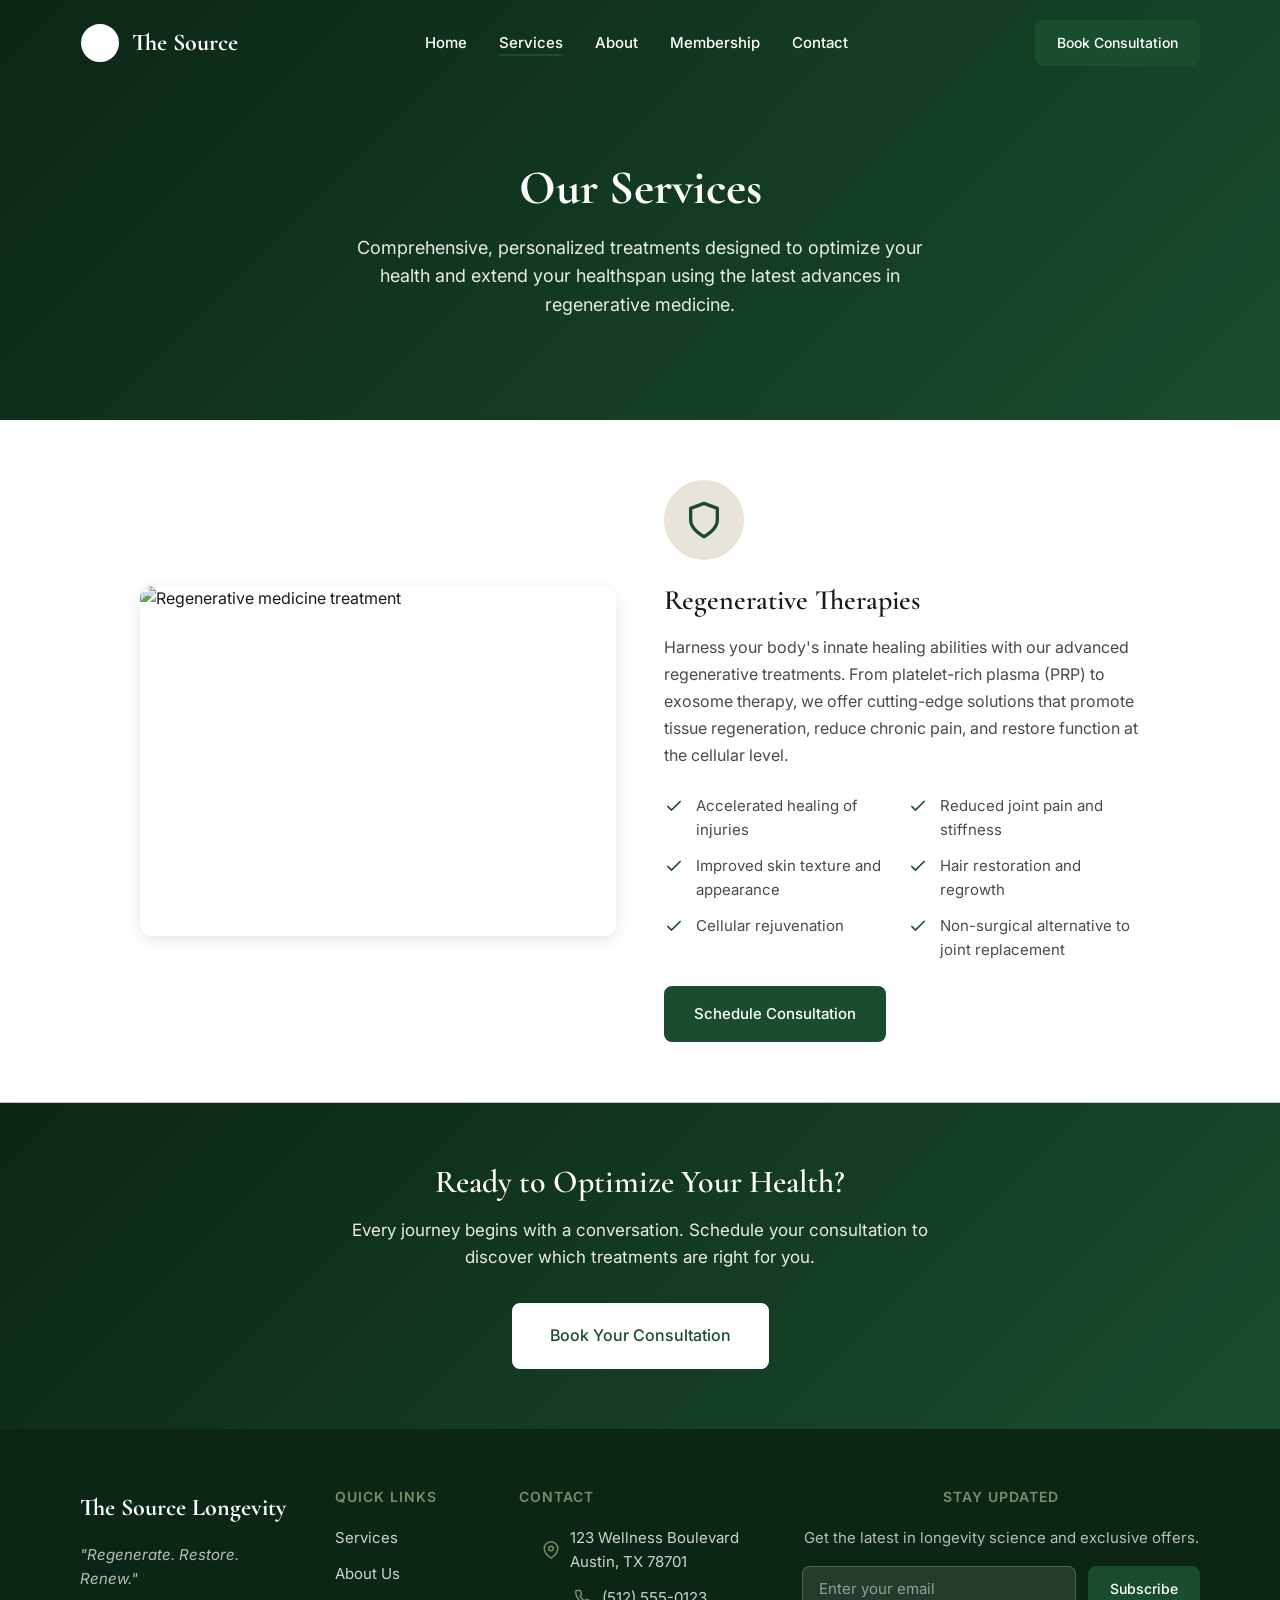
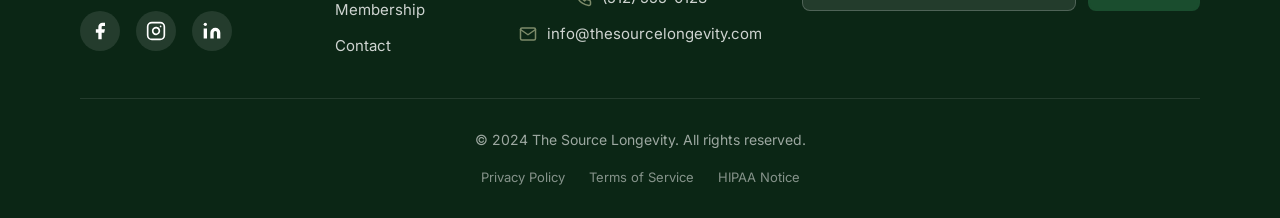
==== commit 963092e9: "Removal of Services" ====
--- a/services.html
+++ b/services.html
@@ -70,134 +70,6 @@
       </div>
     </section>
 
-    <!-- Hormone Optimization -->
-    <section class="service-detail" id="hormones">
-      <div class="service-detail__inner">
-        <div class="service-detail__content animate-fade-in">
-          <div class="service-detail__icon">
-            <svg viewBox="0 0 24 24" fill="none" stroke="currentColor" stroke-width="2" stroke-linecap="round" stroke-linejoin="round">
-              <path d="M12 2L2 7l10 5 10-5-10-5z"/>
-              <path d="M2 17l10 5 10-5"/>
-              <path d="M2 12l10 5 10-5"/>
-            </svg>
-          </div>
-          <h2 class="service-detail__title">Hormone Optimization</h2>
-          <p class="service-detail__description">Hormones are the body's chemical messengers, regulating everything from energy and mood to metabolism and libido. As we age, hormone levels naturally decline, leading to symptoms that diminish quality of life. Our bioidentical hormone replacement therapy (BHRT) restores optimal hormone balance using compounds identical to what your body naturally produces.</p>
-
-          <div class="service-detail__benefits">
-            <div class="service-detail__benefit">
-              <svg viewBox="0 0 24 24" fill="none" stroke="currentColor" stroke-width="2">
-                <polyline points="20 6 9 17 4 12"/>
-              </svg>
-              <span>Increased energy and vitality</span>
-            </div>
-            <div class="service-detail__benefit">
-              <svg viewBox="0 0 24 24" fill="none" stroke="currentColor" stroke-width="2">
-                <polyline points="20 6 9 17 4 12"/>
-              </svg>
-              <span>Improved mood and mental clarity</span>
-            </div>
-            <div class="service-detail__benefit">
-              <svg viewBox="0 0 24 24" fill="none" stroke="currentColor" stroke-width="2">
-                <polyline points="20 6 9 17 4 12"/>
-              </svg>
-              <span>Enhanced libido and sexual function</span>
-            </div>
-            <div class="service-detail__benefit">
-              <svg viewBox="0 0 24 24" fill="none" stroke="currentColor" stroke-width="2">
-                <polyline points="20 6 9 17 4 12"/>
-              </svg>
-              <span>Better sleep quality</span>
-            </div>
-            <div class="service-detail__benefit">
-              <svg viewBox="0 0 24 24" fill="none" stroke="currentColor" stroke-width="2">
-                <polyline points="20 6 9 17 4 12"/>
-              </svg>
-              <span>Reduced body fat and increased lean muscle</span>
-            </div>
-            <div class="service-detail__benefit">
-              <svg viewBox="0 0 24 24" fill="none" stroke="currentColor" stroke-width="2">
-                <polyline points="20 6 9 17 4 12"/>
-              </svg>
-              <span>Protection against age-related diseases</span>
-            </div>
-          </div>
-
-          <a href="contact.html" class="btn btn--primary">Schedule Consultation</a>
-        </div>
-        <div class="service-detail__image animate-fade-in animate-delay-1">
-          <img
-            src="https://images.unsplash.com/photo-1576091160399-112ba8d25d1d?w=600&h=400&fit=crop"
-            alt="Medical consultation for hormone therapy"
-          >
-        </div>
-      </div>
-    </section>
-
-    <!-- Peptide Therapy -->
-    <section class="service-detail section--light" id="peptides">
-      <div class="service-detail__inner">
-        <div class="service-detail__content animate-fade-in">
-          <div class="service-detail__icon">
-            <svg viewBox="0 0 24 24" fill="none" stroke="currentColor" stroke-width="2" stroke-linecap="round" stroke-linejoin="round">
-              <circle cx="12" cy="12" r="10"/>
-              <path d="M8 14s1.5 2 4 2 4-2 4-2"/>
-              <line x1="9" y1="9" x2="9.01" y2="9"/>
-              <line x1="15" y1="9" x2="15.01" y2="9"/>
-            </svg>
-          </div>
-          <h2 class="service-detail__title">Peptide Therapy</h2>
-          <p class="service-detail__description">Peptides are short chains of amino acids that act as signaling molecules, triggering specific cellular responses. Our targeted peptide protocols can enhance growth hormone release, accelerate recovery, improve cognitive function, and promote tissue repair—all without the risks associated with synthetic hormones.</p>
-
-          <div class="service-detail__benefits">
-            <div class="service-detail__benefit">
-              <svg viewBox="0 0 24 24" fill="none" stroke="currentColor" stroke-width="2">
-                <polyline points="20 6 9 17 4 12"/>
-              </svg>
-              <span>Accelerated muscle recovery and repair</span>
-            </div>
-            <div class="service-detail__benefit">
-              <svg viewBox="0 0 24 24" fill="none" stroke="currentColor" stroke-width="2">
-                <polyline points="20 6 9 17 4 12"/>
-              </svg>
-              <span>Enhanced growth hormone secretion</span>
-            </div>
-            <div class="service-detail__benefit">
-              <svg viewBox="0 0 24 24" fill="none" stroke="currentColor" stroke-width="2">
-                <polyline points="20 6 9 17 4 12"/>
-              </svg>
-              <span>Improved sleep depth and quality</span>
-            </div>
-            <div class="service-detail__benefit">
-              <svg viewBox="0 0 24 24" fill="none" stroke="currentColor" stroke-width="2">
-                <polyline points="20 6 9 17 4 12"/>
-              </svg>
-              <span>Boosted immune system function</span>
-            </div>
-            <div class="service-detail__benefit">
-              <svg viewBox="0 0 24 24" fill="none" stroke="currentColor" stroke-width="2">
-                <polyline points="20 6 9 17 4 12"/>
-              </svg>
-              <span>Reduced inflammation</span>
-            </div>
-            <div class="service-detail__benefit">
-              <svg viewBox="0 0 24 24" fill="none" stroke="currentColor" stroke-width="2">
-                <polyline points="20 6 9 17 4 12"/>
-              </svg>
-              <span>Enhanced cognitive performance</span>
-            </div>
-          </div>
-
-          <a href="contact.html" class="btn btn--primary">Schedule Consultation</a>
-        </div>
-        <div class="service-detail__image animate-fade-in animate-delay-1">
-          <img
-            src="https://images.unsplash.com/photo-1579684385127-1ef15d508118?w=600&h=400&fit=crop"
-            alt="Laboratory research for peptide therapy"
-          >
-        </div>
-      </div>
-    </section>
 
     <!-- Regenerative Therapies -->
     <section class="service-detail" id="regenerative">
@@ -261,196 +133,6 @@
       </div>
     </section>
 
-    <!-- IV Therapy -->
-    <section class="service-detail section--light" id="iv">
-      <div class="service-detail__inner">
-        <div class="service-detail__content animate-fade-in">
-          <div class="service-detail__icon">
-            <svg viewBox="0 0 24 24" fill="none" stroke="currentColor" stroke-width="2" stroke-linecap="round" stroke-linejoin="round">
-              <path d="M14 2H6a2 2 0 0 0-2 2v16a2 2 0 0 0 2 2h12a2 2 0 0 0 2-2V8z"/>
-              <polyline points="14 2 14 8 20 8"/>
-              <line x1="12" y1="18" x2="12" y2="12"/>
-              <line x1="9" y1="15" x2="15" y2="15"/>
-            </svg>
-          </div>
-          <h2 class="service-detail__title">IV Therapy</h2>
-          <p class="service-detail__description">Bypass the digestive system and deliver nutrients directly to your cells for maximum absorption and immediate effects. Our custom IV formulations include NAD+, high-dose vitamin C, glutathione, Myers Cocktail, and specialized blends for energy, immune support, and recovery.</p>
-
-          <div class="service-detail__benefits">
-            <div class="service-detail__benefit">
-              <svg viewBox="0 0 24 24" fill="none" stroke="currentColor" stroke-width="2">
-                <polyline points="20 6 9 17 4 12"/>
-              </svg>
-              <span>100% nutrient bioavailability</span>
-            </div>
-            <div class="service-detail__benefit">
-              <svg viewBox="0 0 24 24" fill="none" stroke="currentColor" stroke-width="2">
-                <polyline points="20 6 9 17 4 12"/>
-              </svg>
-              <span>Rapid energy and vitality boost</span>
-            </div>
-            <div class="service-detail__benefit">
-              <svg viewBox="0 0 24 24" fill="none" stroke="currentColor" stroke-width="2">
-                <polyline points="20 6 9 17 4 12"/>
-              </svg>
-              <span>Enhanced immune function</span>
-            </div>
-            <div class="service-detail__benefit">
-              <svg viewBox="0 0 24 24" fill="none" stroke="currentColor" stroke-width="2">
-                <polyline points="20 6 9 17 4 12"/>
-              </svg>
-              <span>Improved cognitive clarity with NAD+</span>
-            </div>
-            <div class="service-detail__benefit">
-              <svg viewBox="0 0 24 24" fill="none" stroke="currentColor" stroke-width="2">
-                <polyline points="20 6 9 17 4 12"/>
-              </svg>
-              <span>Faster recovery from illness or exercise</span>
-            </div>
-            <div class="service-detail__benefit">
-              <svg viewBox="0 0 24 24" fill="none" stroke="currentColor" stroke-width="2">
-                <polyline points="20 6 9 17 4 12"/>
-              </svg>
-              <span>Powerful detoxification support</span>
-            </div>
-          </div>
-
-          <a href="contact.html" class="btn btn--primary">Schedule Consultation</a>
-        </div>
-        <div class="service-detail__image animate-fade-in animate-delay-1">
-          <img
-            src="https://images.unsplash.com/photo-1584820927498-cfe5211fd8bf?w=600&h=400&fit=crop"
-            alt="IV therapy treatment session"
-          >
-        </div>
-      </div>
-    </section>
-
-    <!-- Weight Management -->
-    <section class="service-detail" id="weight">
-      <div class="service-detail__inner">
-        <div class="service-detail__content animate-fade-in">
-          <div class="service-detail__icon">
-            <svg viewBox="0 0 24 24" fill="none" stroke="currentColor" stroke-width="2" stroke-linecap="round" stroke-linejoin="round">
-              <path d="M18 20V10"/>
-              <path d="M12 20V4"/>
-              <path d="M6 20v-6"/>
-            </svg>
-          </div>
-          <h2 class="service-detail__title">Weight Management</h2>
-          <p class="service-detail__description">Sustainable weight loss requires addressing the underlying metabolic, hormonal, and lifestyle factors that make losing weight difficult. Our comprehensive programs combine medical interventions like GLP-1 therapies with personalized nutrition, exercise guidance, and ongoing support for lasting results.</p>
-
-          <div class="service-detail__benefits">
-            <div class="service-detail__benefit">
-              <svg viewBox="0 0 24 24" fill="none" stroke="currentColor" stroke-width="2">
-                <polyline points="20 6 9 17 4 12"/>
-              </svg>
-              <span>GLP-1 and other FDA-approved medications</span>
-            </div>
-            <div class="service-detail__benefit">
-              <svg viewBox="0 0 24 24" fill="none" stroke="currentColor" stroke-width="2">
-                <polyline points="20 6 9 17 4 12"/>
-              </svg>
-              <span>Metabolic optimization and testing</span>
-            </div>
-            <div class="service-detail__benefit">
-              <svg viewBox="0 0 24 24" fill="none" stroke="currentColor" stroke-width="2">
-                <polyline points="20 6 9 17 4 12"/>
-              </svg>
-              <span>Personalized nutrition planning</span>
-            </div>
-            <div class="service-detail__benefit">
-              <svg viewBox="0 0 24 24" fill="none" stroke="currentColor" stroke-width="2">
-                <polyline points="20 6 9 17 4 12"/>
-              </svg>
-              <span>Body composition analysis</span>
-            </div>
-            <div class="service-detail__benefit">
-              <svg viewBox="0 0 24 24" fill="none" stroke="currentColor" stroke-width="2">
-                <polyline points="20 6 9 17 4 12"/>
-              </svg>
-              <span>Appetite and craving control</span>
-            </div>
-            <div class="service-detail__benefit">
-              <svg viewBox="0 0 24 24" fill="none" stroke="currentColor" stroke-width="2">
-                <polyline points="20 6 9 17 4 12"/>
-              </svg>
-              <span>Long-term maintenance support</span>
-            </div>
-          </div>
-
-          <a href="contact.html" class="btn btn--primary">Schedule Consultation</a>
-        </div>
-        <div class="service-detail__image animate-fade-in animate-delay-1">
-          <img
-            src="https://images.unsplash.com/photo-1571019613454-1cb2f99b2d8b?w=600&h=400&fit=crop"
-            alt="Weight management consultation"
-          >
-        </div>
-      </div>
-    </section>
-
-    <!-- Longevity Assessments -->
-    <section class="service-detail section--light" id="assessments">
-      <div class="service-detail__inner">
-        <div class="service-detail__content animate-fade-in">
-          <div class="service-detail__icon">
-            <svg viewBox="0 0 24 24" fill="none" stroke="currentColor" stroke-width="2" stroke-linecap="round" stroke-linejoin="round">
-              <path d="M22 12h-4l-3 9L9 3l-3 9H2"/>
-            </svg>
-          </div>
-          <h2 class="service-detail__title">Longevity Assessments</h2>
-          <p class="service-detail__description">Knowledge is power when it comes to your health. Our comprehensive longevity assessments go beyond standard bloodwork to analyze over 100 biomarkers, evaluate your biological age, assess genetic predispositions, and identify areas for optimization—creating a detailed roadmap for your healthspan journey.</p>
-
-          <div class="service-detail__benefits">
-            <div class="service-detail__benefit">
-              <svg viewBox="0 0 24 24" fill="none" stroke="currentColor" stroke-width="2">
-                <polyline points="20 6 9 17 4 12"/>
-              </svg>
-              <span>100+ biomarker comprehensive panel</span>
-            </div>
-            <div class="service-detail__benefit">
-              <svg viewBox="0 0 24 24" fill="none" stroke="currentColor" stroke-width="2">
-                <polyline points="20 6 9 17 4 12"/>
-              </svg>
-              <span>Biological age testing (epigenetic clocks)</span>
-            </div>
-            <div class="service-detail__benefit">
-              <svg viewBox="0 0 24 24" fill="none" stroke="currentColor" stroke-width="2">
-                <polyline points="20 6 9 17 4 12"/>
-              </svg>
-              <span>Genetic analysis and interpretation</span>
-            </div>
-            <div class="service-detail__benefit">
-              <svg viewBox="0 0 24 24" fill="none" stroke="currentColor" stroke-width="2">
-                <polyline points="20 6 9 17 4 12"/>
-              </svg>
-              <span>Cardiovascular risk assessment</span>
-            </div>
-            <div class="service-detail__benefit">
-              <svg viewBox="0 0 24 24" fill="none" stroke="currentColor" stroke-width="2">
-                <polyline points="20 6 9 17 4 12"/>
-              </svg>
-              <span>Micronutrient and toxin screening</span>
-            </div>
-            <div class="service-detail__benefit">
-              <svg viewBox="0 0 24 24" fill="none" stroke="currentColor" stroke-width="2">
-                <polyline points="20 6 9 17 4 12"/>
-              </svg>
-              <span>Personalized optimization roadmap</span>
-            </div>
-          </div>
-
-          <a href="contact.html" class="btn btn--primary">Schedule Consultation</a>
-        </div>
-        <div class="service-detail__image animate-fade-in animate-delay-1">
-          <img
-            src="https://images.unsplash.com/photo-1576671081837-49000212a370?w=600&h=400&fit=crop"
-            alt="Advanced laboratory testing"
-          >
-        </div>
-      </div>
-    </section>
 
     <!-- CTA Banner -->
     <section class="cta-banner">
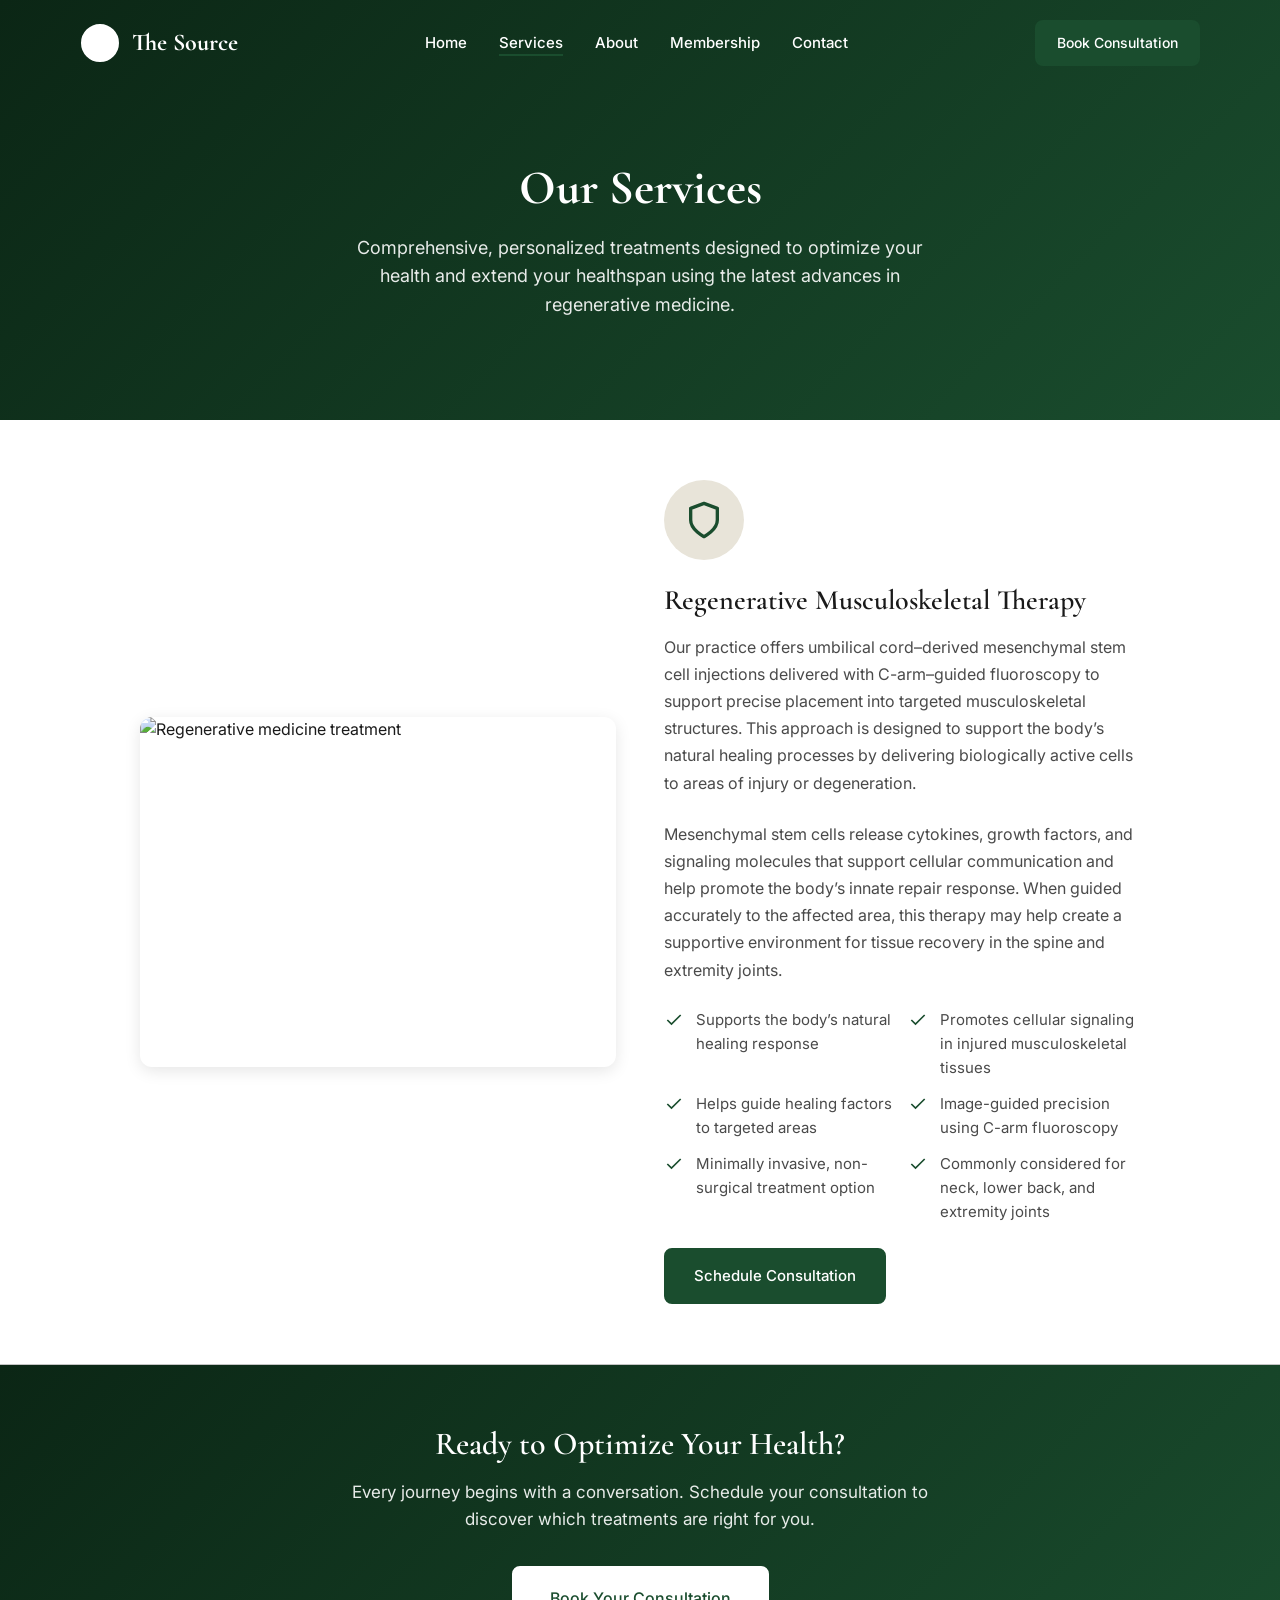
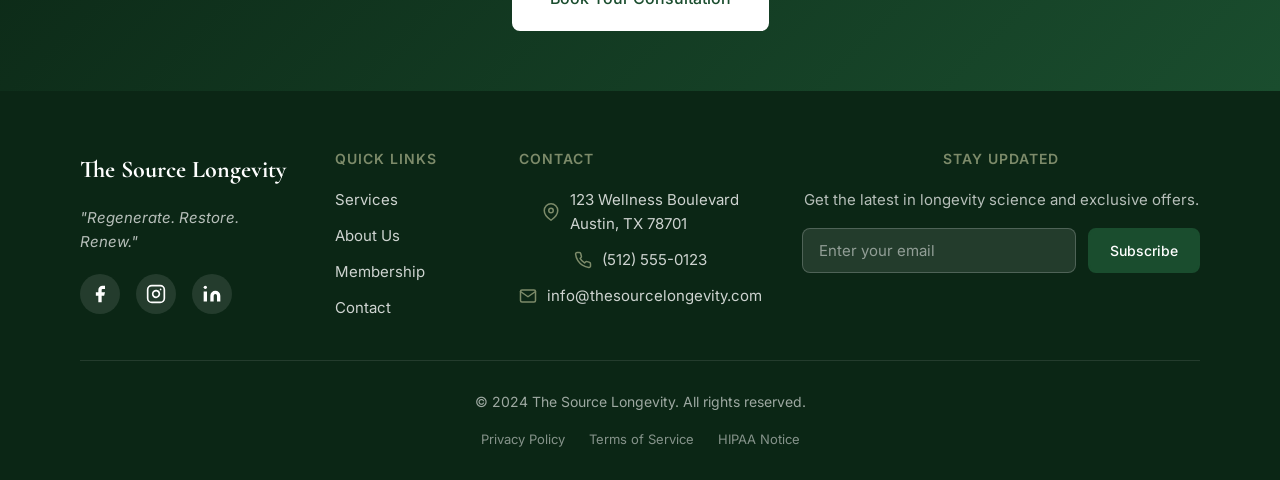
==== commit 09cef6ca: "Updated text and code regenerative therapys section in services" ====
--- a/services.html
+++ b/services.html
@@ -72,55 +72,69 @@
 
 
     <!-- Regenerative Therapies -->
-    <section class="service-detail" id="regenerative">
-      <div class="service-detail__inner">
-        <div class="service-detail__content animate-fade-in">
-          <div class="service-detail__icon">
-            <svg viewBox="0 0 24 24" fill="none" stroke="currentColor" stroke-width="2" stroke-linecap="round" stroke-linejoin="round">
-              <path d="M12 22s8-4 8-10V5l-8-3-8 3v7c0 6 8 10 8 10z"/>
-            </svg>
-          </div>
-          <h2 class="service-detail__title">Regenerative Therapies</h2>
-          <p class="service-detail__description">Harness your body's innate healing abilities with our advanced regenerative treatments. From platelet-rich plasma (PRP) to exosome therapy, we offer cutting-edge solutions that promote tissue regeneration, reduce chronic pain, and restore function at the cellular level.</p>
-
-          <div class="service-detail__benefits">
-            <div class="service-detail__benefit">
-              <svg viewBox="0 0 24 24" fill="none" stroke="currentColor" stroke-width="2">
-                <polyline points="20 6 9 17 4 12"/>
-              </svg>
-              <span>Accelerated healing of injuries</span>
-            </div>
-            <div class="service-detail__benefit">
-              <svg viewBox="0 0 24 24" fill="none" stroke="currentColor" stroke-width="2">
-                <polyline points="20 6 9 17 4 12"/>
-              </svg>
-              <span>Reduced joint pain and stiffness</span>
-            </div>
-            <div class="service-detail__benefit">
-              <svg viewBox="0 0 24 24" fill="none" stroke="currentColor" stroke-width="2">
-                <polyline points="20 6 9 17 4 12"/>
-              </svg>
-              <span>Improved skin texture and appearance</span>
-            </div>
-            <div class="service-detail__benefit">
-              <svg viewBox="0 0 24 24" fill="none" stroke="currentColor" stroke-width="2">
-                <polyline points="20 6 9 17 4 12"/>
-              </svg>
-              <span>Hair restoration and regrowth</span>
-            </div>
-            <div class="service-detail__benefit">
-              <svg viewBox="0 0 24 24" fill="none" stroke="currentColor" stroke-width="2">
-                <polyline points="20 6 9 17 4 12"/>
-              </svg>
-              <span>Cellular rejuvenation</span>
-            </div>
-            <div class="service-detail__benefit">
-              <svg viewBox="0 0 24 24" fill="none" stroke="currentColor" stroke-width="2">
-                <polyline points="20 6 9 17 4 12"/>
-              </svg>
-              <span>Non-surgical alternative to joint replacement</span>
-            </div>
-          </div>
+   <section class="service-detail" id="regenerative">
+  <div class="service-detail__inner">
+    <div class="service-detail__content animate-fade-in">
+      <div class="service-detail__icon">
+        <svg viewBox="0 0 24 24" fill="none" stroke="currentColor" stroke-width="2" stroke-linecap="round" stroke-linejoin="round">
+          <path d="M12 22s8-4 8-10V5l-8-3-8 3v7c0 6 8 10 8 10z"/>
+        </svg>
+      </div>
+
+      <h2 class="service-detail__title">Regenerative Musculoskeletal Therapy</h2>
+
+      <p class="service-detail__description">
+        Our practice offers umbilical cord–derived mesenchymal stem cell injections delivered with C-arm–guided fluoroscopy to support precise placement into targeted musculoskeletal structures. This approach is designed to support the body’s natural healing processes by delivering biologically active cells to areas of injury or degeneration.
+      </p>
+
+      <p class="service-detail__description">
+        Mesenchymal stem cells release cytokines, growth factors, and signaling molecules that support cellular communication and help promote the body’s innate repair response. When guided accurately to the affected area, this therapy may help create a supportive environment for tissue recovery in the spine and extremity joints.
+      </p>
+
+      <div class="service-detail__benefits">
+        <div class="service-detail__benefit">
+          <svg viewBox="0 0 24 24" fill="none" stroke="currentColor" stroke-width="2">
+            <polyline points="20 6 9 17 4 12"/>
+          </svg>
+          <span>Supports the body’s natural healing response</span>
+        </div>
+
+        <div class="service-detail__benefit">
+          <svg viewBox="0 0 24 24" fill="none" stroke="currentColor" stroke-width="2">
+            <polyline points="20 6 9 17 4 12"/>
+          </svg>
+          <span>Promotes cellular signaling in injured musculoskeletal tissues</span>
+        </div>
+
+        <div class="service-detail__benefit">
+          <svg viewBox="0 0 24 24" fill="none" stroke="currentColor" stroke-width="2">
+            <polyline points="20 6 9 17 4 12"/>
+          </svg>
+          <span>Helps guide healing factors to targeted areas</span>
+        </div>
+
+        <div class="service-detail__benefit">
+          <svg viewBox="0 0 24 24" fill="none" stroke="currentColor" stroke-width="2">
+            <polyline points="20 6 9 17 4 12"/>
+          </svg>
+          <span>Image-guided precision using C-arm fluoroscopy</span>
+        </div>
+
+        <div class="service-detail__benefit">
+          <svg viewBox="0 0 24 24" fill="none" stroke="currentColor" stroke-width="2">
+            <polyline points="20 6 9 17 4 12"/>
+          </svg>
+          <span>Minimally invasive, non-surgical treatment option</span>
+        </div>
+
+        <div class="service-detail__benefit">
+          <svg viewBox="0 0 24 24" fill="none" stroke="currentColor" stroke-width="2">
+            <polyline points="20 6 9 17 4 12"/>
+          </svg>
+          <span>Commonly considered for neck, lower back, and extremity joints</span>
+        </div>
+      </div>
+
 
           <a href="contact.html" class="btn btn--primary">Schedule Consultation</a>
         </div>
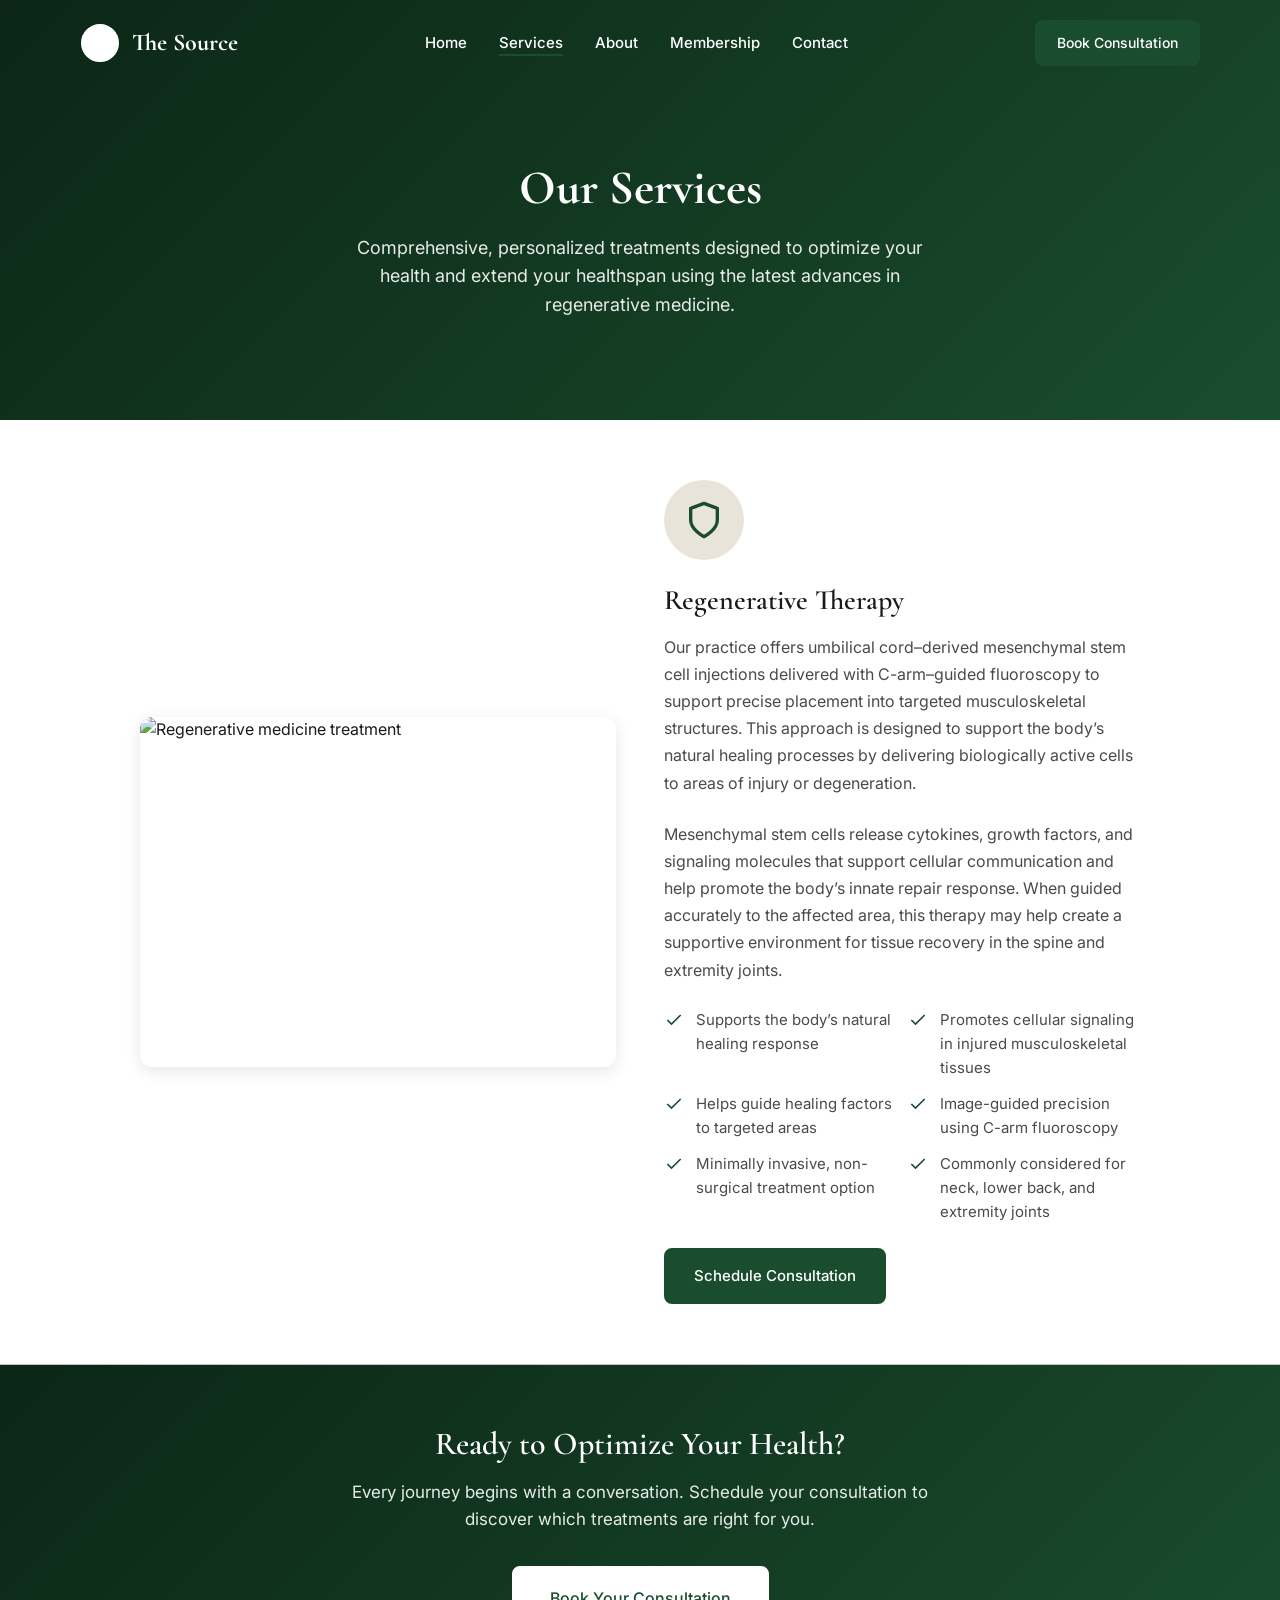
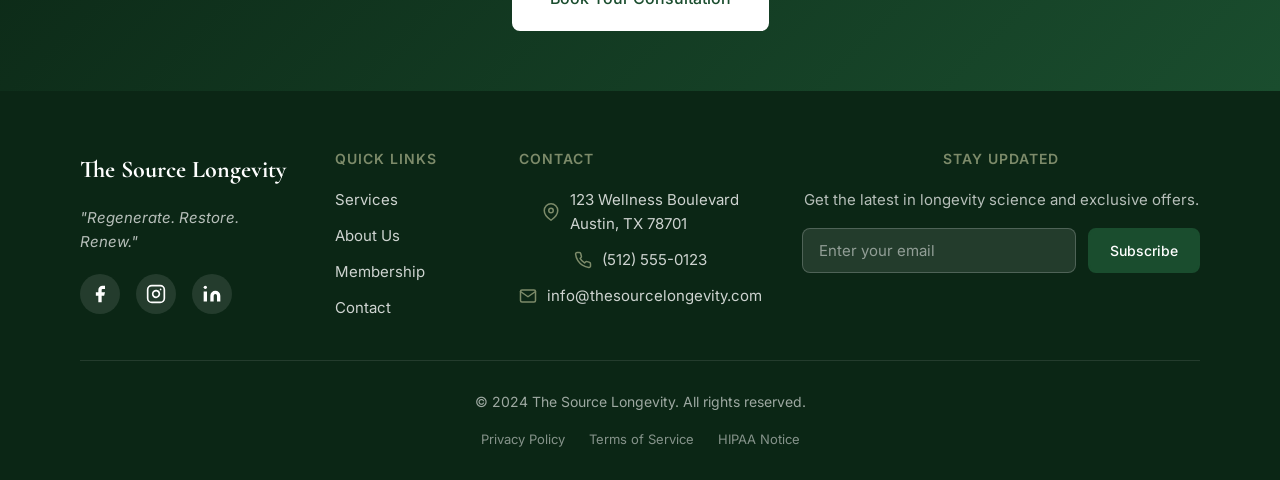
==== commit 4ad1bd56: "Update services.html" ====
--- a/services.html
+++ b/services.html
@@ -81,7 +81,7 @@
         </svg>
       </div>
 
-      <h2 class="service-detail__title">Regenerative Musculoskeletal Therapy</h2>
+      <h2 class="service-detail__title">Regenerative Therapy</h2>
 
       <p class="service-detail__description">
         Our practice offers umbilical cord–derived mesenchymal stem cell injections delivered with C-arm–guided fluoroscopy to support precise placement into targeted musculoskeletal structures. This approach is designed to support the body’s natural healing processes by delivering biologically active cells to areas of injury or degeneration.
